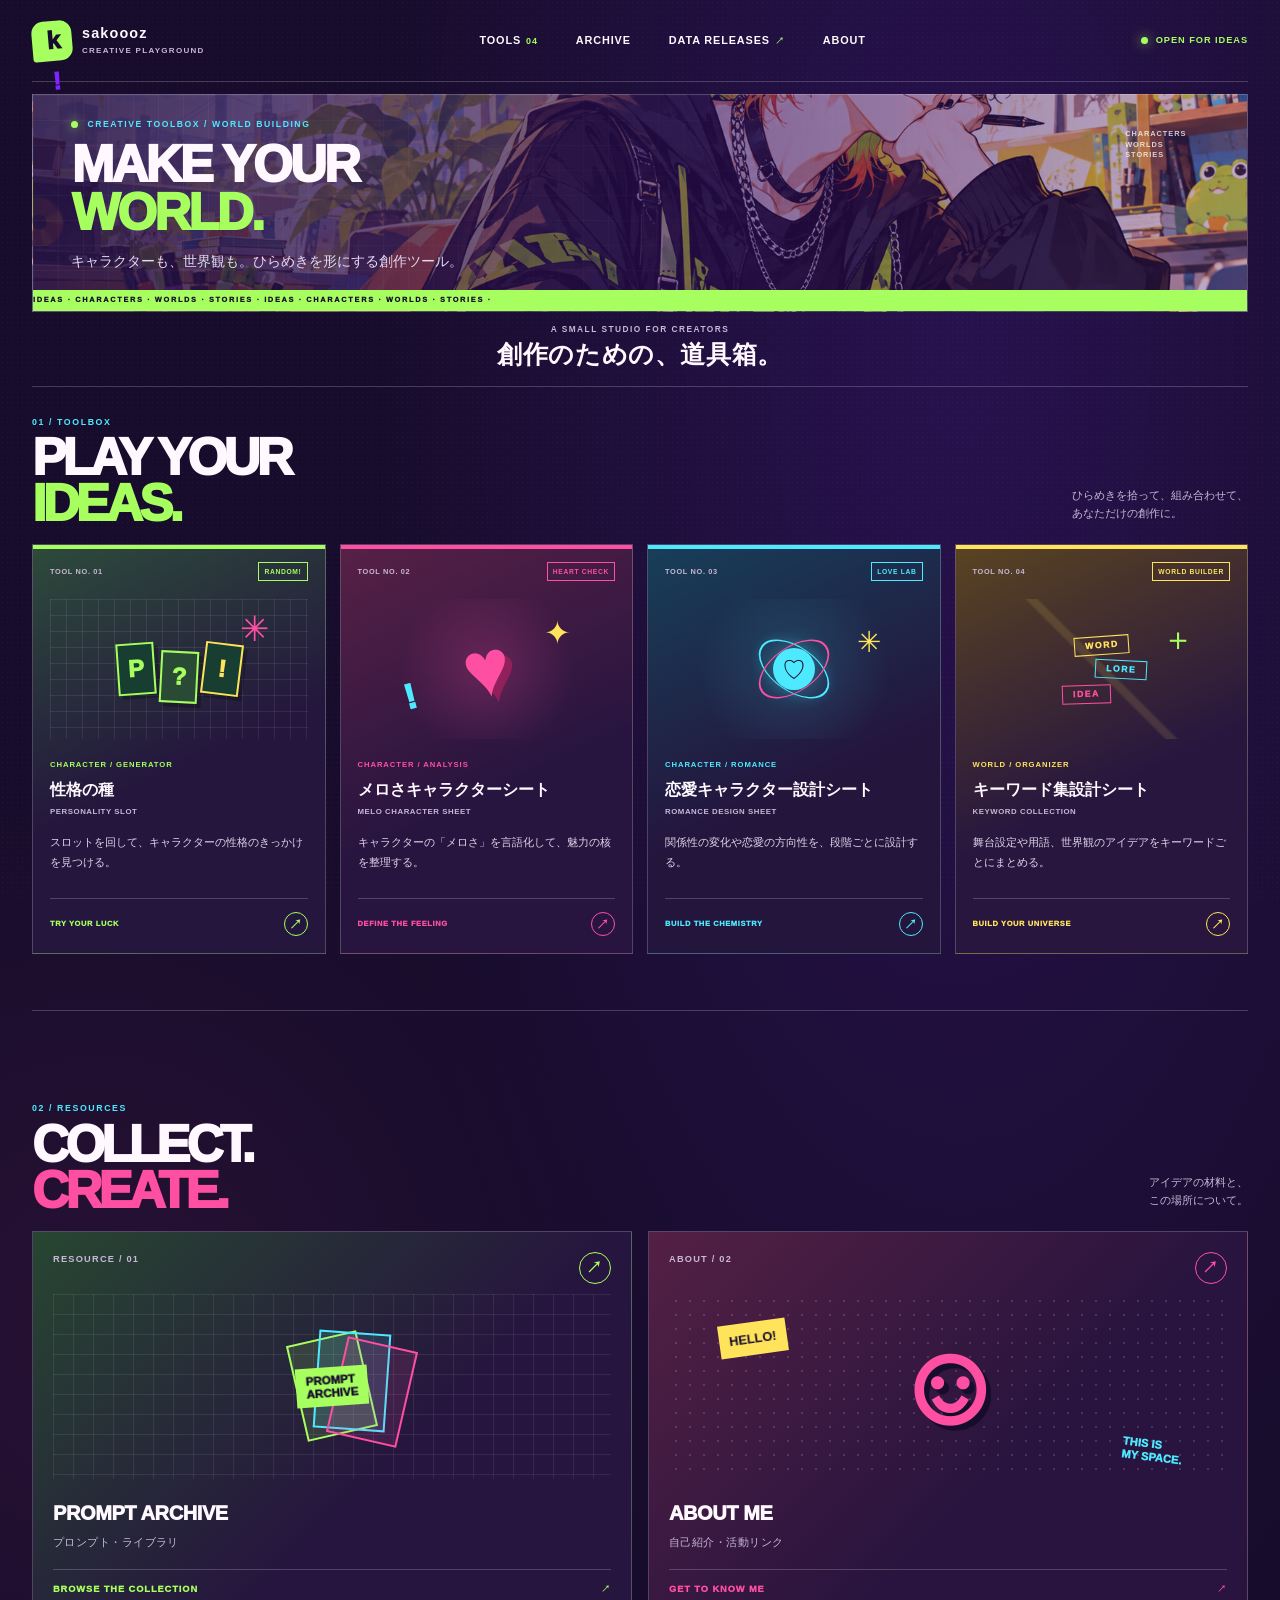
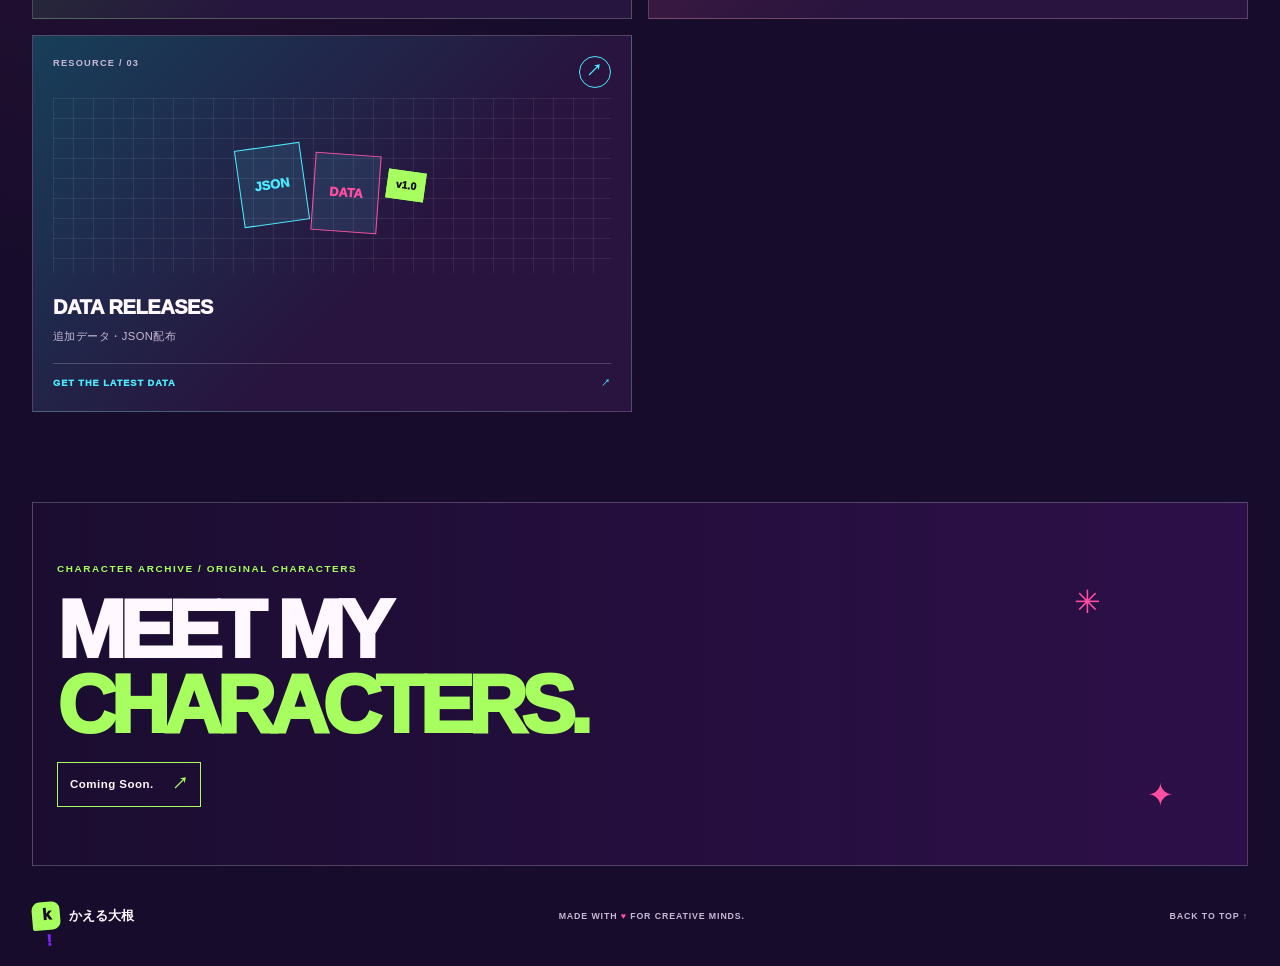
==== index.html @ 6804993a "Add files via upload" ====
<!doctype html>
<html lang="ja">
<head>
  <meta charset="utf-8">
  <meta name="viewport" content="width=device-width, initial-scale=1">
  <meta name="theme-color" content="#170c2b">
  <meta name="description" content="創作をもっと楽しくするツールとプロンプトライブラリ。かえる大根のクリエイティブポータル。">
  <title>sakoooz | CREATIVE PLAYGROUND</title>
  <link rel="stylesheet" href="style.css">

<!-- OGP -->
<meta property="og:title" content="sakoooz | CREATIVE PLAYGROUND">
<meta property="og:description" content="創作のための、道具箱。キャラクター設計や世界観づくりに使える創作ツールとプロンプトライブラリを公開しています。">
<meta property="og:type" content="website">
<meta property="og:url" content="https://sakoooz.github.io/">
<meta property="og:site_name" content="sakoooz | CREATIVE PLAYGROUND">
<meta property="og:locale" content="ja_JP">
<meta property="og:image" content="https://sakoooz.github.io/assets/ogp.png">
<meta property="og:image:alt" content="sakoooz | CREATIVE PLAYGROUND のサイト紹介画像">

<!-- X Card -->
<meta name="twitter:card" content="summary_large_image">
<meta name="twitter:title" content="sakoooz | CREATIVE PLAYGROUND">
<meta name="twitter:description" content="創作のための、道具箱。キャラクター設計や世界観づくりに使える創作ツールとプロンプトライブラリを公開しています。">
<meta name="twitter:image" content="https://sakoooz.github.io/assets/ogp.png">
<meta name="twitter:image:alt" content="sakoooz | CREATIVE PLAYGROUND のサイト紹介画像">
</head>
<body>
  <a class="skip-link" href="#main">メインコンテンツへ</a>
  <div class="page-noise" aria-hidden="true"></div>

  <header class="site-header">
    <a class="brand" href="./" aria-label="sakoooz トップページ">
      <span class="brand-icon" aria-hidden="true">k<span>!</span></span>
      <span class="brand-name">sakoooz<small>CREATIVE PLAYGROUND</small></span>
    </a>
    <nav class="top-nav" aria-label="メインナビゲーション">
      <a href="#tools">TOOLS<span>04</span></a>
      <a href="#library">ARCHIVE</a>
      <a href="./releases.html">DATA RELEASES<span>↗</span></a>
      <a href="#about">ABOUT</a>
    </nav>
    <span class="header-status"><i></i> OPEN FOR IDEAS</span>
  </header>

  <main id="main">
    <!-- サイト全体のタイトル。リンクにはせず、背景イラストはCSSの .character-banner で設定します。 -->
    <section class="character-banner" aria-labelledby="character-title">
      <div class="banner-grid" aria-hidden="true"></div>
      <div class="banner-sun" aria-hidden="true"></div>
      <div class="banner-content">
        <p class="micro-label"><span class="live-dot"></span> CREATIVE TOOLBOX / WORLD BUILDING</p>
        <h1 id="character-title">MAKE YOUR<br><span>WORLD.</span></h1>
        <p class="banner-copy">キャラクターも、世界観も。ひらめきを形にする創作ツール。</p>
      </div>
      <div class="character-visual" aria-hidden="true">
        <span class="visual-label label-one">CHARACTERS<br>WORLDS<br>STORIES</span>
        <span class="visual-ring"></span>
      </div>
      <div class="banner-edge" aria-hidden="true">IDEAS · CHARACTERS · WORLDS · STORIES · IDEAS · CHARACTERS · WORLDS · STORIES ·</div>
    </section>

    <section class="brand-statement" aria-label="サイトコンセプト">
      <p class="brand-statement-en">A SMALL STUDIO FOR CREATORS</p>
      <h2>創作のための、道具箱。</h2>
    </section>

    <section class="content-section" id="tools">
      <div class="section-heading">
        <div class="heading-title">
          <span class="section-number">01 / TOOLBOX</span>
          <h2>PLAY YOUR<br><span>IDEAS.</span></h2>
        </div>
        <p>ひらめきを拾って、組み合わせて、<br>あなただけの創作に。</p>
      </div>

      <div class="tool-grid">
        <!-- 公開URLが決まったら href="#" を実際のURLに差し替えてください。 -->
        <a class="tool-card card-personality is-pending" href="https://sakoooz.github.io/Mero/personality_slot/" aria-label="性格の種｜PERSONALITY SLOT">
          <div class="card-meta"><span>TOOL NO. 01</span><span class="card-stamp">RANDOM!</span></div>
          <div class="card-art art-slot" aria-hidden="true"><span class="slot-window">P</span><span class="slot-window">?</span><span class="slot-window">!</span><span class="art-spark">✳</span></div>
          <div class="card-copy"><p class="card-category">CHARACTER / GENERATOR</p><h3>性格の種</h3><p class="card-english">PERSONALITY SLOT</p><p class="card-description">スロットを回して、キャラクターの性格のきっかけを見つける。</p></div>
          <div class="card-footer"><span>TRY YOUR LUCK</span><span class="round-arrow">↗</span></div>
        </a>

        <a class="tool-card card-melos is-pending" href="https://sakoooz.github.io/Mero/mero_charasheet.html" aria-label="メロさキャラクターシート">
          <div class="card-meta"><span>TOOL NO. 02</span><span class="card-stamp">HEART CHECK</span></div>
          <div class="card-art art-melos" aria-hidden="true"><span class="heart-shape">♥</span><span class="heart-star">✦</span><span class="heart-small">!</span></div>
          <div class="card-copy"><p class="card-category">CHARACTER / ANALYSIS</p><h3>メロさキャラクターシート</h3><p class="card-english">MELO CHARACTER SHEET</p><p class="card-description">キャラクターの「メロさ」を言語化して、魅力の核を整理する。</p></div>
          <div class="card-footer"><span>DEFINE THE FEELING</span><span class="round-arrow">↗</span></div>
        </a>

        <a class="tool-card card-romance is-pending" href="https://sakoooz.github.io/app/character_design/" aria-label="恋愛キャラクター設計シート">
          <div class="card-meta"><span>TOOL NO. 03</span><span class="card-stamp">LOVE LAB</span></div>
          <div class="card-art art-romance" aria-hidden="true"><span class="orbit orbit-a"></span><span class="orbit orbit-b"></span><span class="orbit-core">♡</span><span class="orbit-star">✳</span></div>
          <div class="card-copy"><p class="card-category">CHARACTER / ROMANCE</p><h3>恋愛キャラクター設計シート</h3><p class="card-english">ROMANCE DESIGN SHEET</p><p class="card-description">関係性の変化や恋愛の方向性を、段階ごとに設計する。</p></div>
          <div class="card-footer"><span>BUILD THE CHEMISTRY</span><span class="round-arrow">↗</span></div>
        </a>

        <a class="tool-card card-keywords is-pending" href="https://sakoooz.github.io/app/keyword_design/" aria-label="キーワード集設計シート">
          <div class="card-meta"><span>TOOL NO. 04</span><span class="card-stamp">WORLD BUILDER</span></div>
          <div class="card-art art-keywords" aria-hidden="true"><span class="key-word">WORD</span><span class="key-word">LORE</span><span class="key-word">IDEA</span><span class="key-plus">＋</span></div>
          <div class="card-copy"><p class="card-category">WORLD / ORGANIZER</p><h3>キーワード集設計シート</h3><p class="card-english">KEYWORD COLLECTION</p><p class="card-description">舞台設定や用語、世界観のアイデアをキーワードごとにまとめる。</p></div>
          <div class="card-footer"><span>BUILD YOUR UNIVERSE</span><span class="round-arrow">↗</span></div>
        </a>
      </div>
    </section>

    <section class="resource-section">
      <div class="section-heading resource-heading">
        <div class="heading-title"><span class="section-number">02 / RESOURCES</span><h2>COLLECT.<br><span>CREATE.</span></h2></div>
        <p>アイデアの材料と、<br>この場所について。</p>
      </div>
      <div class="resource-grid">
        <a class="resource-card library-card" id="library" href="https://sakoooz.github.io/prompt-archive/">
          <span class="resource-top"><span>RESOURCE / 01</span><span class="resource-icon">↗</span></span>
          <span class="resource-graphic library-graphic" aria-hidden="true"><i></i><i></i><i></i><b>PROMPT<br>ARCHIVE</b></span>
          <span class="resource-title">PROMPT ARCHIVE<span>プロンプト・ライブラリ</span></span>
          <span class="resource-bottom">BROWSE THE COLLECTION <span>↗</span></span>
        </a>
        <a class="resource-card about-card" id="about" href="https://sakoooz.github.io/introduction.html">
          <span class="resource-top"><span>ABOUT / 02</span><span class="resource-icon">↗</span></span>
          <span class="resource-graphic about-graphic" aria-hidden="true"><b>HELLO!</b><i>☺</i><span>THIS IS<br>MY SPACE.</span></span>
          <span class="resource-title">ABOUT ME<span>自己紹介・活動リンク</span></span>
          <span class="resource-bottom">GET TO KNOW ME <span>↗</span></span>
        </a>
        <a class="resource-card releases-card" href="./releases.html">
          <span class="resource-top"><span>RESOURCE / 03</span><span class="resource-icon">↗</span></span>
          <span class="resource-graphic releases-graphic" aria-hidden="true">
            <b>JSON</b><i>DATA</i><span>v1.0</span>
          </span>
          <span class="resource-title">DATA RELEASES<span>追加データ・JSON配布</span></span>
          <span class="resource-bottom">GET THE LATEST DATA <span>↗</span></span>
        </a>
      </div>
    </section>

    <!-- キャラクター紹介ページ公開後、href と背景画像を実際のものに差し替えてください。 -->
    <a class="closing-banner character-link-banner" href="#" aria-label="オリジナルキャラクター紹介を見る">
      <span class="closing-star star-a" aria-hidden="true">✳</span>
      <span class="closing-label">CHARACTER ARCHIVE / ORIGINAL CHARACTERS</span>
      <p>MEET MY<br><span>CHARACTERS.</span></p>
      <span class="character-link-caption">Coming Soon.<span aria-hidden="true">↗</span></span>
      <span class="closing-star star-b" aria-hidden="true">✦</span>
    </a>
  </main>

  <footer class="site-footer">
    <a class="footer-brand" href="./"><span class="brand-icon">k<span>!</span></span> かえる大根</a>
    <p>MADE WITH <span>♥</span> FOR CREATIVE MINDS.</p>
    <a href="#main" class="back-to-top">BACK TO TOP ↑</a>
  </footer>
</body>
</html>
---- style.css ----
@charset "UTF-8";

:root {
  color-scheme: dark;
  --bg: #170c2b;
  --bg2: #21103b;
  --panel: #25153d;
  --panel2: #2d1a49;
  --text: #fff9ff;
  --muted: #c7b8d6;
  --line: rgba(255, 249, 255, .2);
  --lime: #a6ff5f;
  --pink: #ff4fa2;
  --cyan: #4deaff;
  --yellow: #ffe45b;
  --purple: #a78bfa;
  --font: "Arial Rounded MT Bold", "Avenir Next", "Hiragino Kaku Gothic ProN", "Yu Gothic", sans-serif;
}

* { box-sizing: border-box; }
html { scroll-behavior: smooth; scroll-padding-top: 90px; }
body {
  margin: 0;
  color: var(--text);
  background:
    radial-gradient(ellipse at 75% 13%, rgba(124, 45, 255, .17), transparent 38rem),
    radial-gradient(ellipse at 8% 52%, rgba(255, 79, 162, .07), transparent 32rem),
    var(--bg);
  font-family: var(--font);
  line-height: 1.65;
  -webkit-font-smoothing: antialiased;
  overflow-x: hidden;
}
a { color: inherit; }
a:focus-visible { outline: 3px solid var(--cyan); outline-offset: 4px; }
.page-noise {
  position: fixed; inset: 0; z-index: -1; pointer-events: none; opacity: .12;
  background-image: radial-gradient(rgba(255,255,255,.35) .55px, transparent .55px);
  background-size: 5px 5px;
}
.skip-link { position: absolute; top: -100px; left: 12px; z-index: 50; padding: 8px 12px; color: var(--bg); background: white; }
.skip-link:focus { top: 12px; }

.site-header {
  width: min(1280px, calc(100% - 64px)); min-height: 82px; margin: auto;
  display: flex; align-items: center; justify-content: space-between; gap: 22px;
  border-bottom: 1px solid var(--line);
}
.brand { display: flex; align-items: center; gap: 10px; text-decoration: none; flex-shrink: 0; }
.brand-icon {
  display: grid; place-items: center; width: 40px; height: 40px;
  border-radius: 12px 12px 12px 3px; color: var(--bg); background: var(--lime);
  font-size: 1.55rem; font-weight: 1000; letter-spacing: -.12em; transform: rotate(-5deg);
}
.brand-icon span { color: #7c25ff; }
.brand-name { font-size: .9rem; font-weight: 900; letter-spacing: .08em; line-height: 1.2; }
.brand-name small { display: block; margin-top: 4px; color: var(--muted); font-size: .5rem; letter-spacing: .16em; }
.top-nav { display: flex; align-items: center; gap: clamp(15px, 3vw, 38px); }
.top-nav a { text-decoration: none; font-size: .68rem; font-weight: 900; letter-spacing: .08em; }
.top-nav a span { margin-left: 5px; color: var(--lime); font-size: .56rem; }
.top-nav a:hover { color: var(--lime); }
.header-status { display: flex; align-items: center; gap: 8px; color: var(--lime); font-size: .58rem; font-weight: 900; letter-spacing: .1em; white-space: nowrap; }
.header-status i, .live-dot { width: 7px; height: 7px; display: inline-block; border-radius: 50%; background: var(--lime); box-shadow: 0 0 12px rgba(166,255,95,.8); }

main { width: min(1280px, calc(100% - 64px)); margin: 0 auto; }
.character-banner {
  min-height: clamp(330px, 43vw, 510px); position: relative; isolation: isolate; overflow: hidden;
  margin-top: 22px; padding: clamp(28px, 5vw, 66px);
  border: 1px solid rgba(255,255,255,.2);
  background: linear-gradient(115deg, #251044 0%, #36106a 50%, #4b1976 100%);
}
.banner-grid {
  position: absolute; inset: 0; z-index: -2; opacity: .28;
  background-image: linear-gradient(rgba(255,255,255,.13) 1px, transparent 1px), linear-gradient(90deg, rgba(255,255,255,.13) 1px, transparent 1px);
  background-size: 36px 36px; mask-image: linear-gradient(90deg, black, transparent 90%);
}
.banner-sun {
  position: absolute; z-index: -1; right: 15%; top: 50%; width: clamp(220px, 35vw, 420px); aspect-ratio: 1;
  border-radius: 50%; transform: translateY(-50%);
  background: linear-gradient(140deg, var(--pink), #782aff 70%);
  box-shadow: 0 0 75px rgba(255,79,162,.23);
}
.banner-content { position: relative; z-index: 3; max-width: 660px; }
.micro-label { display: flex; align-items: center; gap: 9px; margin: 0 0 22px; color: var(--cyan); font-size: .64rem; font-weight: 900; letter-spacing: .18em; }
.character-banner h1 { margin: 0; font-size: clamp(2.9rem, 8vw, 7.2rem); font-weight: 1000; letter-spacing: -.075em; line-height: .86; }
.character-banner h1 span { color: var(--lime); }
.character-banner h1 b { display: inline-block; margin-left: 12px; color: var(--pink); font-size: .45em; vertical-align: top; transform: rotate(12deg); }
.banner-bottom { display: flex; align-items: end; justify-content: space-between; gap: 25px; max-width: 480px; margin-top: 30px; }
.banner-bottom p { margin: 0; color: #e5d9f2; font-size: .84rem; }
.coming-soon { padding: 9px 14px; border: 1px solid var(--lime); color: var(--lime); font-size: .65rem; font-weight: 1000; letter-spacing: .12em; line-height: 1.25; transform: rotate(-4deg); }
.coming-soon span { margin-left: 6px; }
.character-visual { position: absolute; inset: 0; pointer-events: none; }
.visual-ring { position: absolute; right: 12%; top: 50%; width: clamp(230px, 33vw, 405px); aspect-ratio: 1; border: 1px solid rgba(255,255,255,.35); border-radius: 50%; transform: translateY(-50%); }
.visual-ring::before, .visual-ring::after { content: ""; position: absolute; inset: 14%; border: 1px dashed rgba(255,255,255,.28); border-radius: 50%; }
.visual-ring::after { inset: 28%; border-style: solid; }
.visual-label { position: absolute; color: rgba(255,255,255,.76); font-size: .54rem; font-weight: 900; letter-spacing: .13em; line-height: 1.4; }
.label-one { right: 7%; top: 20%; }
.label-two { right: 11%; bottom: 17%; padding: 5px 8px; color: var(--bg); background: var(--yellow); transform: rotate(8deg); }
.visual-cross { position: absolute; right: 26%; top: 18%; color: var(--cyan); font-size: 2rem; font-weight: 300; }
.banner-edge { position: absolute; left: 0; right: 0; bottom: 0; padding: 7px 0; overflow: hidden; white-space: nowrap; color: var(--bg); background: var(--lime); font-size: .57rem; font-weight: 1000; letter-spacing: .23em; }

.intro { position: relative; padding: clamp(65px, 9vw, 110px) 0 clamp(60px, 8vw, 92px); border-bottom: 1px solid var(--line); }
.intro-top { display: flex; justify-content: space-between; max-width: 720px; color: var(--cyan); font-size: .62rem; font-weight: 900; letter-spacing: .15em; }
.intro-top b { color: var(--pink); font-size: 1rem; }
.intro h2 { margin: 22px 0 18px; font-size: clamp(3.4rem, 9.5vw, 8rem); font-weight: 1000; letter-spacing: -.09em; line-height: .83; }
.intro h2 span { color: var(--pink); }
.intro h2 em { color: var(--lime); font-style: normal; }
.intro-bottom { display: flex; align-items: end; justify-content: space-between; gap: 25px; max-width: 760px; }
.intro-bottom p { margin: 12px 0 0; color: var(--muted); font-size: .85rem; }
.jump-link { display: inline-flex; align-items: center; gap: 22px; padding: 10px 14px; border: 1px solid var(--cyan); color: var(--cyan); text-decoration: none; font-size: .65rem; font-weight: 900; letter-spacing: .1em; white-space: nowrap; }
.jump-link span { font-size: 1rem; }
.jump-link:hover { color: var(--bg); background: var(--cyan); }
.intro-sticker { position: absolute; right: 3%; top: 28%; display: grid; place-content: center; width: 100px; height: 100px; border-radius: 50%; color: var(--bg); background: var(--yellow); font-size: .75rem; font-weight: 1000; line-height: 1.15; text-align: center; transform: rotate(12deg); box-shadow: 5px 5px 0 var(--pink); }

.content-section, .resource-section { padding: clamp(60px, 8vw, 90px) 0; }
.section-heading { display: flex; justify-content: space-between; align-items: end; gap: 24px; margin-bottom: 30px; }
.section-number { display: block; margin-bottom: 12px; color: var(--cyan); font-size: .63rem; font-weight: 900; letter-spacing: .18em; }
.heading-title h2 { margin: 0; font-size: clamp(2.8rem, 6.5vw, 5.6rem); font-weight: 1000; letter-spacing: -.075em; line-height: .85; }
.heading-title h2 span { color: var(--lime); }
.section-heading > p { margin: 0 0 4px; color: var(--muted); font-size: .8rem; }

.tool-grid { display: grid; grid-template-columns: repeat(4, minmax(0, 1fr)); gap: 14px; }
.tool-card {
  --card-color: var(--lime);
  position: relative; display: flex; min-width: 0; flex-direction: column; overflow: hidden;
  min-height: 450px; padding: 17px;
  border: 1px solid rgba(255,255,255,.2); background: var(--panel);
  text-decoration: none; transition: transform .22ƒs ease, border-color .22s ease, box-shadow .22s ease;
}
.tool-card::after { content: ""; position: absolute; left: 0; right: 0; top: 0; height: 4px; background: var(--card-color); }
.tool-card:hover { transform: translateY(-6px) rotate(-.5deg); border-color: var(--card-color); box-shadow: 0 12px 40px rgba(0,0,0,.2); }
.card-personality { --card-color: var(--lime); background: linear-gradient(155deg, #2d4b3b 0%, #24163d 54%); }
.card-melos { --card-color: var(--pink); background: linear-gradient(155deg, #582047 0%, #28153f 58%); }
.card-romance { --card-color: var(--cyan); background: linear-gradient(155deg, #173f59 0%, #24153d 58%); }
.card-keywords { --card-color: var(--yellow); background: linear-gradient(155deg, #5a4421 0%, #28163f 58%); }
.card-meta { display: flex; align-items: center; justify-content: space-between; gap: 5px; color: var(--muted); font-size: .52rem; font-weight: 900; letter-spacing: .09em; }
.card-stamp { padding: 4px 6px; border: 1px solid var(--card-color); color: var(--card-color); font-size: .48rem; }
.card-art { position: relative; display: flex; align-items: center; justify-content: center; height: 140px; margin: 18px 0 20px; overflow: hidden; }
.art-slot { gap: 5px; background-image: linear-gradient(rgba(255,255,255,.08) 1px, transparent 1px), linear-gradient(90deg, rgba(255,255,255,.08) 1px, transparent 1px); background-size: 16px 16px; }
.slot-window { display: grid; place-items: center; width: 54px; height: 76px; border: 2px solid var(--lime); color: var(--lime); background: #173e30; font-size: 2rem; font-weight: 1000; transform: rotate(-4deg); box-shadow: 4px 4px 0 rgba(0,0,0,.25); }
.slot-window:nth-child(2) { transform: translateY(8px) rotate(3deg); background: #294b36; }
.slot-window:nth-child(3) { transform: rotate(7deg); color: var(--yellow); border-color: var(--yellow); }
.art-spark { position: absolute; top: 1px; right: 15%; color: var(--pink); font-size: 2.2rem; }
.art-melos { background: radial-gradient(circle, rgba(255,79,162,.22), transparent 60%); }
.heart-shape { color: var(--pink); font-size: 7rem; line-height: 1; text-shadow: 6px 7px 0 #92205d; transform: rotate(-10deg); }
.heart-star { position: absolute; top: 8px; right: 17%; color: var(--yellow); font-size: 2rem; }
.heart-small { position: absolute; left: 18%; bottom: 13px; color: var(--cyan); font-size: 2.2rem; font-weight: 1000; transform: rotate(-15deg); }
.art-romance { background: radial-gradient(circle, rgba(77,234,255,.14), transparent 65%); }
.orbit { position: absolute; width: 104px; height: 104px; border: 2px solid var(--cyan); border-radius: 50%; transform: rotate(35deg) scaleY(.56); }
.orbit-a { box-shadow: 0 0 15px rgba(77,234,255,.15); }
.orbit-b { width: 104px; height: 104px; border-color: var(--pink); transform: rotate(-35deg) scaleY(.56); }
.orbit-core { display: grid; place-items: center; width: 55px; height: 55px; border-radius: 50%; color: var(--bg); background: var(--cyan); font-size: 2rem; box-shadow: 0 0 25px rgba(77,234,255,.35); }
.orbit-star { position: absolute; right: 16%; top: 14%; color: var(--yellow); font-size: 1.8rem; }
.art-keywords { flex-direction: column; gap: 6px; background-image: linear-gradient(45deg, transparent 48%, rgba(255,228,91,.12) 49%, rgba(255,228,91,.12) 51%, transparent 52%); }
.key-word { padding: 1px 10px; border: 1px solid var(--yellow); color: var(--yellow); font-size: .68rem; font-weight: 1000; letter-spacing: .16em; transform: rotate(-4deg); }
.key-word:nth-child(2) { color: var(--cyan); border-color: var(--cyan); transform: translateX(20px) rotate(3deg); }
.key-word:nth-child(3) { color: var(--pink); border-color: var(--pink); transform: translateX(-15px) rotate(-2deg); }
.key-plus { position: absolute; right: 14%; top: 10%; color: var(--lime); font-size: 2rem; }
.card-copy { flex: 1; }
.card-category { margin: 0 0 8px; color: var(--card-color); font-size: .55rem; font-weight: 900; letter-spacing: .12em; }
.card-copy h3 { margin: 0; font-size: 1.02rem; font-weight: 900; line-height: 1.5; }
.card-english { margin: 4px 0 0; color: var(--muted); font-size: .57rem; font-weight: 800; letter-spacing: .07em; }
.card-description { margin: 13px 0 18px; color: #e0d4e9; font-size: .72rem; line-height: 1.9; }
.card-footer { display: flex; justify-content: space-between; align-items: center; gap: 8px; margin-top: auto; padding-top: 13px; border-top: 1px solid var(--line); color: var(--card-color); font-size: .55rem; font-weight: 1000; letter-spacing: .08em; }
.round-arrow { display: grid; place-items: center; flex-shrink: 0; width: 29px; height: 29px; border: 1px solid var(--card-color); border-radius: 50%; font-size: .9rem; }
.link-note { margin: 18px 0 0; color: var(--muted); font-size: .66rem; }
.link-note span { color: var(--lime); margin-right: 5px; }

.resource-section { border-top: 1px solid var(--line); }
.resource-heading { margin-bottom: 28px; }
.resource-heading .heading-title h2 span { color: var(--pink); }
.resource-grid { display: grid; grid-template-columns: 1fr 1fr; gap: 16px; }
.resource-card { --resource-color: var(--pink); display: flex; min-height: 355px; flex-direction: column; padding: 20px; border: 1px solid var(--line); background: #27143f; text-decoration: none; transition: transform .2s ease, border-color .2s ease; }
.resource-card:hover { transform: translateY(-5px); border-color: var(--resource-color); }
.library-card { --resource-color: var(--lime); background: linear-gradient(135deg, #274631, #26153e 60%); }
.about-card { --resource-color: var(--pink); background: linear-gradient(135deg, #542044, #28143e 60%); }
.resource-top { display: flex; justify-content: space-between; color: var(--muted); font-size: .58rem; font-weight: 900; letter-spacing: .13em; }
.resource-icon { display: grid; place-items: center; width: 32px; height: 32px; border: 1px solid var(--resource-color); border-radius: 50%; color: var(--resource-color); font-size: 1rem; }
.resource-graphic { position: relative; display: flex; flex: 1; min-height: 175px; align-items: center; justify-content: center; overflow: hidden; margin: 10px 0 18px; }
.library-graphic { background-image: linear-gradient(rgba(255,255,255,.08) 1px, transparent 1px), linear-gradient(90deg, rgba(255,255,255,.08) 1px, transparent 1px); background-size: 20px 20px; }
.library-graphic i { width: 72px; height: 98px; border: 2px solid var(--lime); background: rgba(166,255,95,.13); transform: rotate(-13deg); }
.library-graphic i:nth-child(2) { position: absolute; transform: translate(20px, -5px) rotate(4deg); border-color: var(--cyan); background: rgba(77,234,255,.12); }
.library-graphic i:nth-child(3) { position: absolute; transform: translate(40px, 6px) rotate(13deg); border-color: var(--pink); background: rgba(255,79,162,.12); }
.library-graphic b { position: absolute; padding: 7px 10px; color: var(--bg); background: var(--lime); font-size: .72rem; font-weight: 1000; line-height: 1.1; transform: rotate(-4deg); }
.about-graphic { background-image: radial-gradient(rgba(255,255,255,.14) 1px, transparent 1px); background-size: 14px 14px; }
.about-graphic b { position: absolute; left: 9%; top: 15%; padding: 6px 10px; color: var(--bg); background: var(--yellow); font-size: .8rem; transform: rotate(-8deg); }
.about-graphic i { color: var(--pink); font-size: 7rem; font-style: normal; font-weight: 1000; text-shadow: 5px 5px 0 var(--bg); }
.about-graphic span { position: absolute; right: 8%; bottom: 8%; color: var(--cyan); font-size: .7rem; font-weight: 1000; line-height: 1.15; transform: rotate(7deg); }
.resource-title { font-size: 1.25rem; font-weight: 1000; letter-spacing: -.02em; }
.resource-title span { display: block; margin-top: 3px; color: var(--muted); font-size: .7rem; font-weight: 500; letter-spacing: .04em; }
.resource-bottom { display: flex; justify-content: space-between; margin-top: 18px; padding-top: 12px; border-top: 1px solid var(--line); color: var(--resource-color); font-size: .58rem; font-weight: 1000; letter-spacing: .1em; }

.closing-banner { position: relative; overflow: hidden; padding: clamp(35px, 7vw, 70px) 20px; text-align: center; color: var(--bg); background: var(--lime); }
.closing-label { font-size: .62rem; font-weight: 1000; letter-spacing: .18em; }
.closing-banner p { margin: 12px 0 0; font-size: clamp(3.5rem, 10vw, 8rem); font-weight: 1000; letter-spacing: -.09em; line-height: .85; }
.closing-banner p span { color: #6926c9; }
.closing-star { position: absolute; color: var(--pink); font-size: 2rem; }
.star-a { left: 12%; top: 25%; }
.star-b { right: 13%; bottom: 18%; color: #6926c9; }
.closing-squiggle { display: block; margin-top: 22px; color: rgba(23,12,43,.45); font-size: 1.1rem; letter-spacing: .35em; }

.site-footer { width: min(1280px, calc(100% - 64px)); min-height: 100px; margin: auto; display: flex; align-items: center; justify-content: space-between; gap: 18px; }
.footer-brand { display: flex; align-items: center; gap: 9px; font-size: .8rem; font-weight: 900; text-decoration: none; }
.footer-brand .brand-icon { width: 28px; height: 28px; border-radius: 8px 8px 8px 2px; font-size: 1rem; }
.site-footer p, .back-to-top { color: var(--muted); font-size: .55rem; font-weight: 800; letter-spacing: .1em; }
.site-footer p span { color: var(--pink); }
.back-to-top { text-decoration: none; white-space: nowrap; }
.back-to-top:hover { color: var(--lime); }

@media (max-width: 1000px) {
  .tool-grid { grid-template-columns: repeat(2, minmax(0, 1fr)); }
  .tool-card { min-height: 410px; }
  .header-status { display: none; }
  .intro-sticker { right: 2%; width: 80px; height: 80px; font-size: .65rem; }
}
@media (max-width: 620px) {
  html { scroll-padding-top: 70px; }
  .site-header, main, .site-footer { width: calc(100% - 30px); }
  .site-header { min-height: 70px; gap: 12px; }
  .brand { gap: 7px; }
  .brand-icon { width: 34px; height: 34px; font-size: 1.3rem; }
  .brand-name { font-size: .76rem; }
  .brand-name small { font-size: .43rem; letter-spacing: .1em; }
  .top-nav { gap: 11px; }
  .top-nav a { font-size: .54rem; letter-spacing: .03em; }
  .top-nav a span { display: none; }
  .character-banner { min-height: 355px; margin-top: 14px; padding: 28px 20px 44px; }
  .banner-grid { background-size: 25px 25px; }
  .banner-sun { width: 235px; right: -80px; top: 54%; opacity: .8; }
  .character-banner h1 { font-size: clamp(3.1rem, 14vw, 5rem); }
  .micro-label { font-size: .53rem; letter-spacing: .12em; }
  .banner-bottom { align-items: start; flex-direction: column; gap: 15px; margin-top: 24px; }
  .banner-bottom p { font-size: .76rem; }
  .coming-soon { position: absolute; right: 4px; bottom: 4px; font-size: .55rem; }
  .visual-ring { width: 240px; right: -100px; top: 54%; }
  .label-one { right: 5%; top: 20%; font-size: .46rem; }
  .label-two { right: 7%; bottom: 19%; font-size: .48rem; }
  .visual-cross { right: 29%; top: 16%; }
  .banner-edge { font-size: .49rem; }
  .intro { padding: 60px 0 55px; }
  .intro-top { font-size: .48rem; letter-spacing: .08em; }
  .intro h2 { margin: 22px 0 16px; font-size: clamp(3rem, 13.2vw, 5rem); }
  .intro-bottom { align-items: start; flex-direction: column; gap: 20px; }
  .intro-bottom p { font-size: .78rem; }
  .intro-sticker { right: 0; top: 7%; width: 58px; height: 58px; font-size: .48rem; box-shadow: 3px 3px 0 var(--pink); }
  .content-section, .resource-section { padding-top: 30px; }
  .section-heading { align-items: start; flex-direction: column; gap: 15px; margin-bottom: 22px; }
  .heading-title h2 { font-size: clamp(3rem, 13vw, 4.5rem); }
  .section-heading > p { font-size: .75rem; }
  .tool-grid { grid-template-columns: 1fr; gap: 12px; }
  .tool-card { min-height: 0; padding: 17px; }
  .card-art { height: 125px; margin: 13px 0 15px; }
  .card-copy h3 { font-size: 1rem; }
  .card-description { margin: 10px 0 16px; }
  .resource-grid { grid-template-columns: 1fr; gap: 12px; }
  .resource-card { min-height: 320px; padding: 17px; }
  .resource-graphic { min-height: 155px; }
  .closing-banner { padding: 43px 12px; }
  .closing-banner p { font-size: clamp(3.5rem, 16vw, 6rem); }
  .closing-label { font-size: .5rem; letter-spacing: .12em; }
  .star-a { left: 5%; }
  .star-b { right: 5%; }
  .site-footer { min-height: 120px; flex-wrap: wrap; justify-content: space-between; gap: 4px 10px; padding: 20px 0; }
  .footer-brand { font-size: .72rem; }
  .footer-brand .brand-icon { width: 25px; height: 25px; font-size: .9rem; }
  .site-footer p { order: 3; width: 100%; margin: 0; font-size: .48rem; }
  .back-to-top { font-size: .48rem; }
}
@media (prefers-reduced-motion: reduce) {
  html { scroll-behavior: auto; }
  *, *::before, *::after { transition-duration: .01ms !important; }
}


/* Compact first-screen layout: tools are the main attraction */
.character-banner {
  min-height: clamp(180px, 17vw, 250px);
  margin-top: 12px;
  padding: 22px clamp(20px, 3vw, 40px);
}
.banner-grid { background-size: 25px 25px; }
.banner-sun { width: 180px; right: 20%; opacity: .45; }
.banner-content { max-width: 55%; }
.micro-label { margin-bottom: 10px; font-size: .54rem; }
.character-banner h1 { font-size: clamp(1.75rem, 4vw, 3.4rem); line-height: .94; letter-spacing: -.055em; }
.character-banner h1 b { display: none; }
.banner-copy { margin: 10px 0 0; color: #e5d9f2; font-size: .72rem; }
.visual-ring { width: clamp(115px, 16vw, 185px); right: 20%; }
.visual-ring::before { inset: 13%; }
.visual-ring::after { inset: 28%; }
.banner-placeholder {
  position: absolute; right: clamp(20px, 7vw, 100px); top: 50%;
  transform: translateY(-50%) rotate(-3deg);
  color: var(--text); font-size: clamp(1.15rem, 3vw, 2.4rem); font-weight: 1000;
  letter-spacing: -.04em; text-shadow: 3px 3px 0 rgba(23,12,43,.3);
}
.label-one { right: 5%; top: 16%; font-size: .46rem; }
.label-two, .visual-cross { display: none; }
.banner-edge { font-size: .46rem; padding: 4px 0; }

.content-section { padding: 28px 0 56px; }
.section-heading { margin-bottom: 17px; align-items: end; }
.section-number { margin-bottom: 6px; font-size: .55rem; }
.heading-title h2 { font-size: clamp(2rem, 4vw, 3.4rem); line-height: .9; }
.section-heading > p { font-size: .68rem; }
.tool-grid { gap: 10px; }
.tool-card { min-height: 320px; padding: 17px; }
.card-meta { font-size: .46rem; }
.card-stamp { font-size: .42rem; padding: 3px 5px; }
.card-art { height: 140px; margin: 18px 0 20px; }
.slot-window { width: 38px; height: 52px; font-size: 1.5rem; }
.heart-shape { font-size: 5rem; }
.orbit, .orbit-b { width: 80px; height: 80px; }
.orbit-core { width: 42px; height: 42px; font-size: 1.5rem; }
.key-word { font-size: .55rem; }
.card-category { font-size: .48rem; margin-bottom: 5px; }
.card-copy h3 { font-size: 1.02rem; }
.card-english { font-size: .49rem; }
.card-description { margin: 13px 0 18px; font-size: .66rem; line-height: 1.9; }
.card-footer { padding-top: 13px; font-size: .47rem; }
.round-arrow { width: 24px; height: 24px; font-size: .8rem; }
.link-note { margin-top: 12px; font-size: .58rem; }

@media (min-width: 1001px) {
  .tool-grid { grid-template-columns: repeat(4, minmax(0, 1fr)); gap: 14px; }
  .tool-card { min-height: 410px; padding: 17px; }
}
@media (max-width: 620px) {
  .character-banner { min-height: 190px; margin-top: 10px; padding: 20px 15px 28px; }
  .banner-content { max-width: 70%; }
  .character-banner h1 { font-size: clamp(1.8rem, 8vw, 2.7rem); }
  .micro-label { font-size: .46rem; }
  .banner-copy { max-width: 210px; font-size: .62rem; }
  .banner-sun { width: 150px; right: -25px; }
  .visual-ring { width: 115px; right: -24px; }
  .banner-placeholder { right: 12px; font-size: 1rem; }
  .label-one { display: none; }
  .content-section { padding: 30px 0 48px; }
  .section-heading { gap: 10px; }
  .heading-title h2 { font-size: clamp(2.2rem, 11vw, 3.3rem); }
  .tool-card { min-height: 0; padding: 15px; }
  .card-art { height: 100px; margin: 12px 0 14px; }
  .card-copy h3 { font-size: 1rem; }
  .card-description { font-size: .72rem; }
}


/* Brand statement: compact tagline between character banner and tool cards */
.brand-statement {
  margin: 0;
  padding: 12px 16px 14px;
  border-bottom: 1px solid var(--line);
  text-align: center;
}

.brand-statement-en {
  margin: 0 0 3px;
  color: var(--muted);
  font-size: .52rem;
  font-weight: 700;
  letter-spacing: .18em;
  line-height: 1.4;
}

.brand-statement h2 {
  margin: 0;
  color: var(--text);
  font-family: "M PLUS Rounded 1c", "Hiragino Maru Gothic ProN",
               "Hiragino Maru Gothic Pro", "Yu Gothic", sans-serif;
  font-size: clamp(1.1rem, 2.1vw, 1.55rem);
  font-weight: 700;
  letter-spacing: .025em;
  line-height: 1.35;
}

@media (max-width: 620px) {
  .brand-statement {
    padding: 10px 10px 12px;
  }

  .brand-statement-en {
    margin-bottom: 3px;
    font-size: .46rem;
    letter-spacing: .13em;
  }

  .brand-statement h2 {
    font-size: clamp(1rem, 4.8vw, 1.25rem);
    line-height: 1.4;
  }
}


/* Site title: a non-clickable hero introducing the creative-tool site.
   Optional background art: replace the URL below with your own image path. */
.character-banner {
  background-image:
    linear-gradient(90deg, rgba(37, 16, 68, .88) 0%, rgba(54, 16, 106, .58) 58%, rgba(75, 25, 118, .35) 100%),
    url("assets/bannerimg.jpg");
  background-size: cover;
  background-position: center;
}
.character-banner .banner-content { max-width: 65%; }
.character-banner .banner-copy {
  max-width: 36rem;
  margin: 12px 0 0;
  color: #e5d9f2;
  font-size: clamp(.72rem, 1.1vw, .9rem);
  line-height: 1.7;
}
.character-banner .banner-sun { opacity: .28; }
.character-banner .visual-ring { opacity: .6; }

/* Bottom banner becomes a clickable illustrated link to the character archive.
   Replace the background-image URL and href in index.html when the page is ready. */
.character-link-banner {
  display: block;
  position: relative;
  min-height: clamp(230px, 28vw, 380px);
  padding: clamp(28px, 5vw, 58px) 24px;
  overflow: hidden;
  color: var(--text);
  text-decoration: none;
  text-align: left;
  isolation: isolate;
  background-color: #31104e;
  background-image:
    linear-gradient(90deg, rgba(23, 12, 43, .86) 0%, rgba(23, 12, 43, .42) 58%, rgba(23, 12, 43, .18) 100%),
    url("images/character-archive-banner.jpg");
  background-size: cover;
  background-position: center;
  border: 1px solid rgba(255,255,255,.22);
  transition: border-color .2s ease, filter .2s ease;
}
.character-link-banner:hover {
  border-color: var(--lime);
  filter: brightness(1.08);
}
.character-link-banner:focus-visible {
  outline: 3px solid var(--cyan);
  outline-offset: 4px;
}
.character-link-banner .closing-label {
  display: block;
  color: var(--lime);
  font-size: .62rem;
  font-weight: 900;
  letter-spacing: .16em;
}
.character-link-banner p {
  position: relative;
  z-index: 1;
  width: fit-content;
  margin: 14px 0 0;
  color: var(--text);
  font-size: clamp(2.4rem, 6.4vw, 6rem);
  font-weight: 1000;
  letter-spacing: -.075em;
  line-height: .92;
}
.character-link-banner p span { color: var(--lime); }
.character-link-caption {
  display: inline-flex;
  align-items: center;
  gap: 18px;
  margin-top: 20px;
  padding: 8px 12px;
  border: 1px solid var(--lime);
  color: var(--text);
  font-size: .72rem;
  font-weight: 800;
  letter-spacing: .04em;
}
.character-link-caption span { color: var(--lime); font-size: 1rem; }
.character-link-banner .closing-star { z-index: -1; }
.character-link-banner .star-a { top: 20%; left: auto; right: 12%; }
.character-link-banner .star-b { right: 6%; bottom: 12%; color: var(--pink); }

@media (max-width: 620px) {
  .character-banner {
    background-position: 60% center;
  }
  .character-banner .banner-content { max-width: 78%; }
  .character-banner .banner-copy { max-width: 15rem; font-size: .65rem; }
  .character-link-banner {
    min-height: 230px;
    padding: 24px 16px;
    background-position: 58% center;
  }
  .character-link-banner .closing-label {
    max-width: 90%;
    font-size: .48rem;
    letter-spacing: .1em;
  }
  .character-link-banner p { font-size: clamp(2.2rem, 11vw, 3.5rem); }
  .character-link-caption { gap: 10px; margin-top: 16px; font-size: .62rem; }
}

/* 上部タイトルバナーの二重丸を非表示にする */
.character-banner .visual-ring {
  display: none;
}
.character-banner .banner-sun {
  display: none;
}

/* DATA RELEASES card on the homepage */
.releases-card { --resource-color: var(--cyan); background: linear-gradient(135deg, #173f59, #28143e 60%); }
.releases-graphic { gap: 8px; background-image: linear-gradient(rgba(255,255,255,.08) 1px, transparent 1px), linear-gradient(90deg, rgba(255,255,255,.08) 1px, transparent 1px); background-size: 20px 20px; }
.releases-graphic b, .releases-graphic i, .releases-graphic span { display: grid; place-items: center; width: 66px; height: 78px; border: 1px solid var(--cyan); color: var(--cyan); background: rgba(77,234,255,.1); font-size: .8rem; font-style: normal; font-weight: 1000; transform: rotate(-8deg); }
.releases-graphic i { border-color: var(--pink); color: var(--pink); transform: translateY(8px) rotate(4deg); }
.releases-graphic span { width: auto; height: auto; padding: 5px 8px; border-color: var(--lime); color: var(--bg); background: var(--lime); font-size: .65rem; transform: rotate(8deg); }
@media (max-width: 620px) {
  .releases-graphic b, .releases-graphic i { width: 58px; height: 66px; }
}
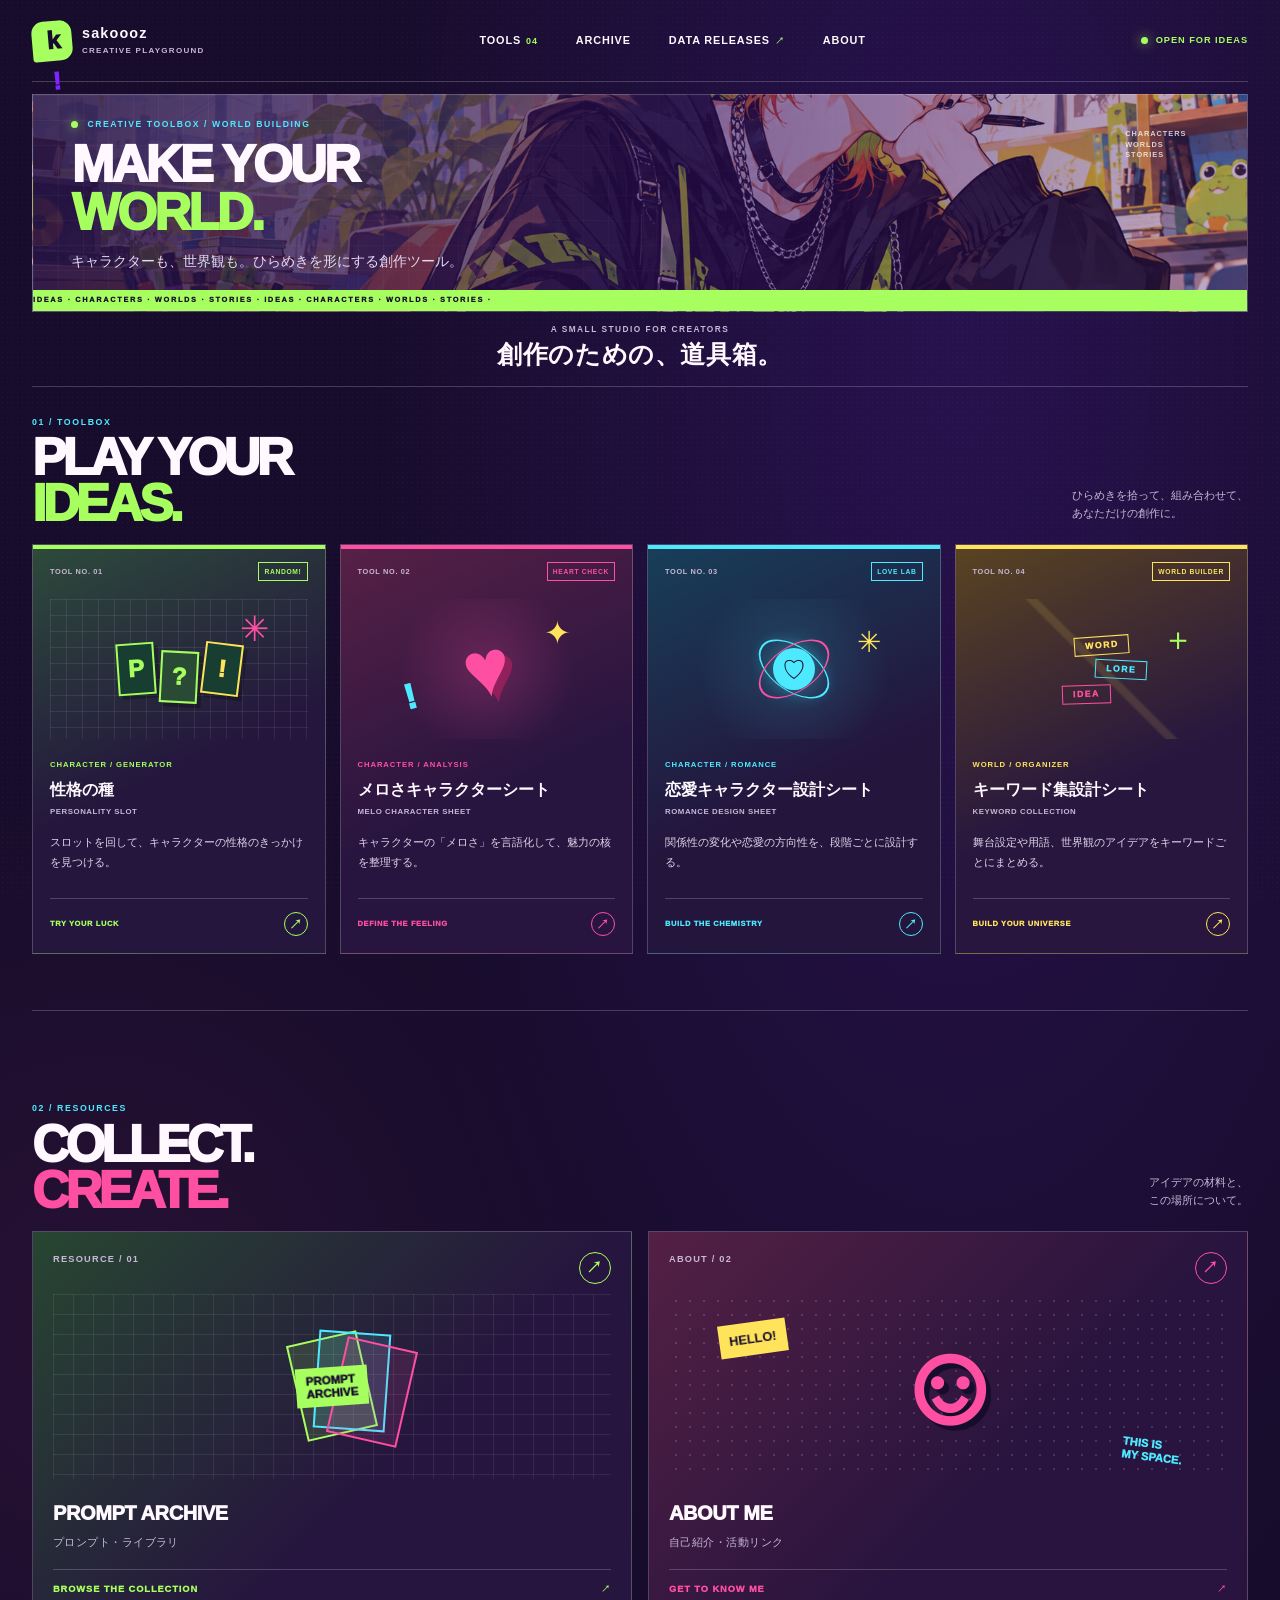
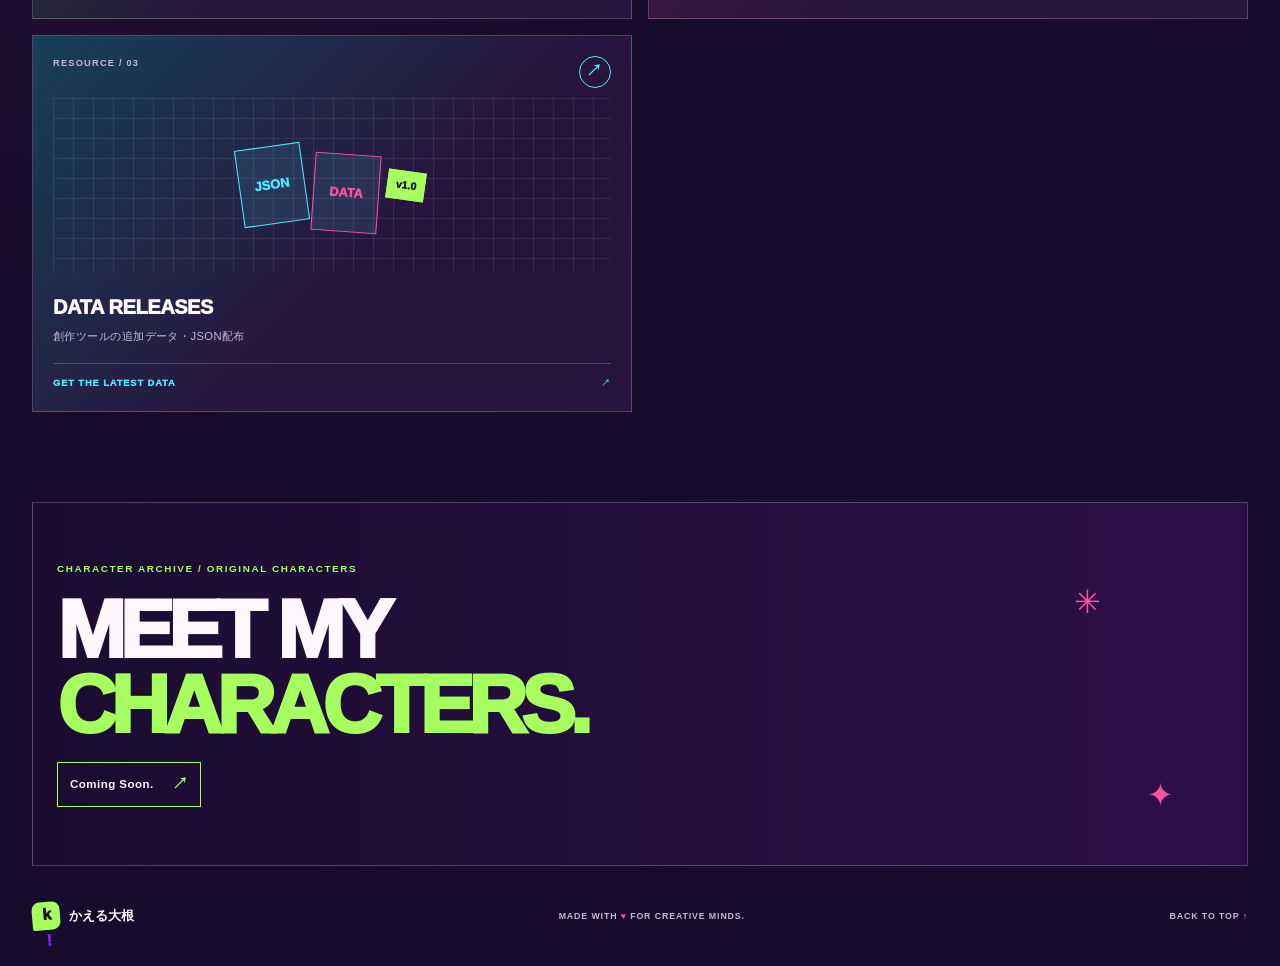
==== commit 56be2c49: "Update resource title text in index.html" ====
--- a/index.html
+++ b/index.html
@@ -129,7 +129,7 @@
           <span class="resource-graphic releases-graphic" aria-hidden="true">
             <b>JSON</b><i>DATA</i><span>v1.0</span>
           </span>
-          <span class="resource-title">DATA RELEASES<span>追加データ・JSON配布</span></span>
+          <span class="resource-title">DATA RELEASES<span>創作ツールの追加データ・JSON配布</span></span>
           <span class="resource-bottom">GET THE LATEST DATA <span>↗</span></span>
         </a>
       </div>
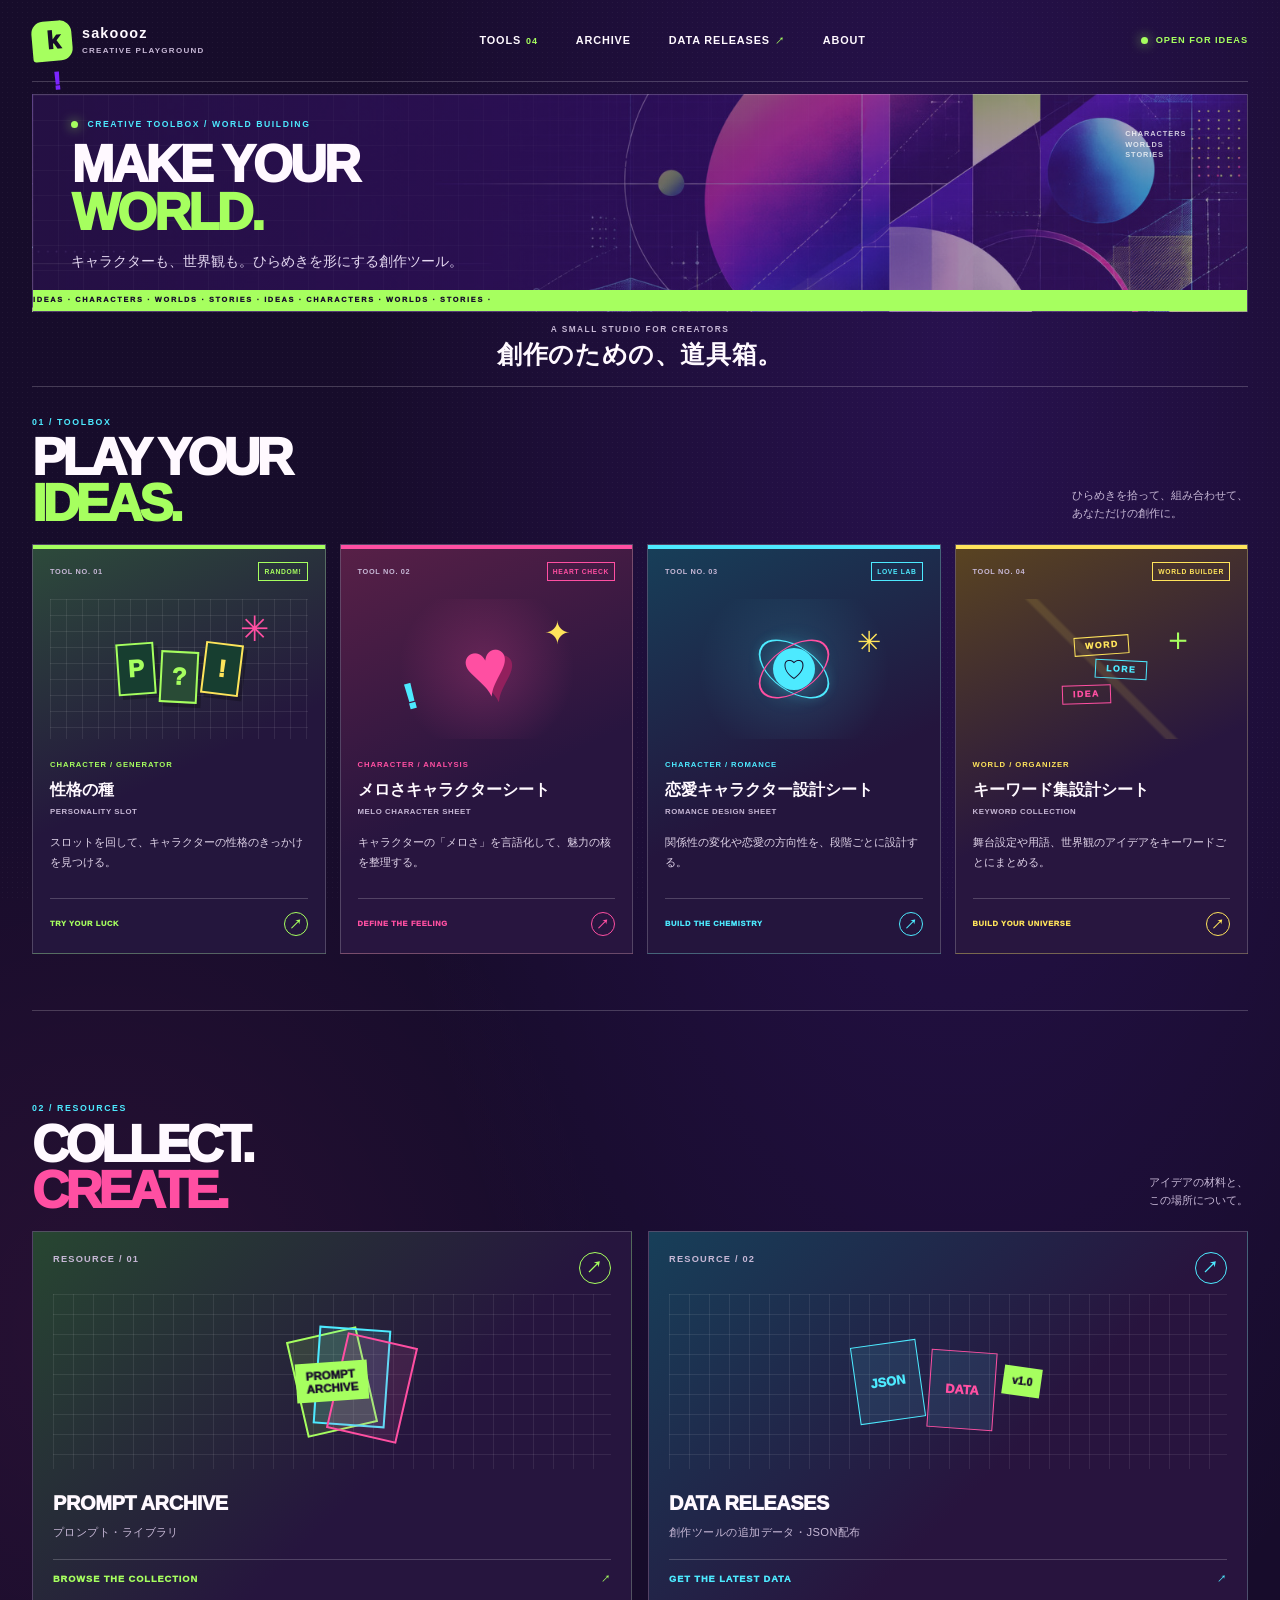
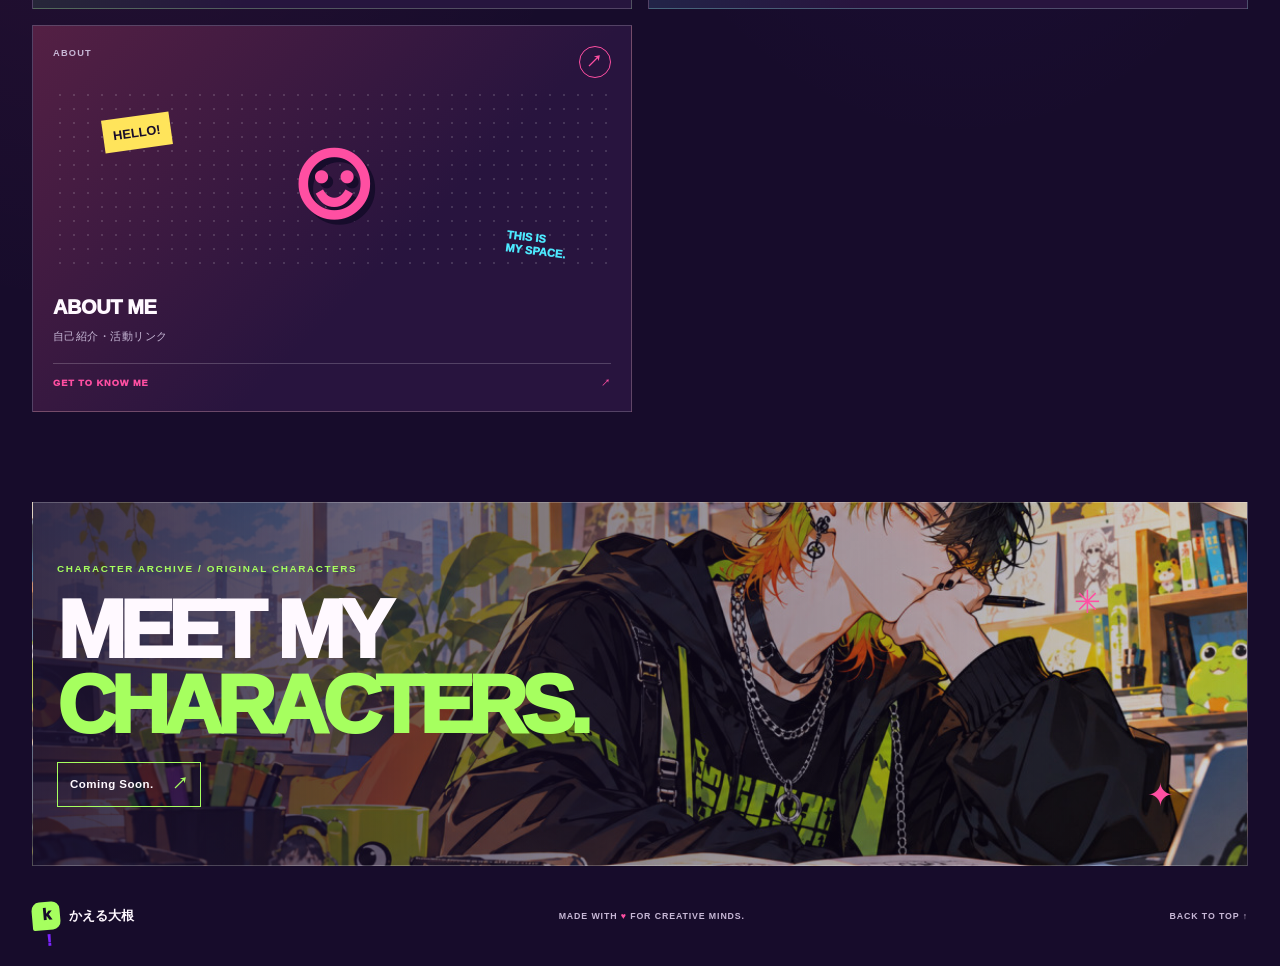
==== commit 81d38668: "Add files via upload" ====
--- a/index.html
+++ b/index.html
@@ -6,6 +6,7 @@
   <meta name="theme-color" content="#170c2b">
   <meta name="description" content="創作をもっと楽しくするツールとプロンプトライブラリ。かえる大根のクリエイティブポータル。">
   <title>sakoooz | CREATIVE PLAYGROUND</title>
+  <link rel="icon" href="assets/favicon.png" type="image/png">
   <link rel="stylesheet" href="style.css">
 
 <!-- OGP -->
@@ -118,19 +119,20 @@
           <span class="resource-title">PROMPT ARCHIVE<span>プロンプト・ライブラリ</span></span>
           <span class="resource-bottom">BROWSE THE COLLECTION <span>↗</span></span>
         </a>
-        <a class="resource-card about-card" id="about" href="https://sakoooz.github.io/introduction.html">
-          <span class="resource-top"><span>ABOUT / 02</span><span class="resource-icon">↗</span></span>
-          <span class="resource-graphic about-graphic" aria-hidden="true"><b>HELLO!</b><i>☺</i><span>THIS IS<br>MY SPACE.</span></span>
-          <span class="resource-title">ABOUT ME<span>自己紹介・活動リンク</span></span>
-          <span class="resource-bottom">GET TO KNOW ME <span>↗</span></span>
-        </a>
+
         <a class="resource-card releases-card" href="./releases.html">
-          <span class="resource-top"><span>RESOURCE / 03</span><span class="resource-icon">↗</span></span>
+          <span class="resource-top"><span>RESOURCE / 02</span><span class="resource-icon">↗</span></span>
           <span class="resource-graphic releases-graphic" aria-hidden="true">
             <b>JSON</b><i>DATA</i><span>v1.0</span>
           </span>
           <span class="resource-title">DATA RELEASES<span>創作ツールの追加データ・JSON配布</span></span>
           <span class="resource-bottom">GET THE LATEST DATA <span>↗</span></span>
+        </a>
+        <a class="resource-card about-card" id="about" href="https://sakoooz.github.io/introduction.html">
+          <span class="resource-top"><span>ABOUT</span><span class="resource-icon">↗</span></span>
+          <span class="resource-graphic about-graphic" aria-hidden="true"><b>HELLO!</b><i>☺</i><span>THIS IS<br>MY SPACE.</span></span>
+          <span class="resource-title">ABOUT ME<span>自己紹介・活動リンク</span></span>
+          <span class="resource-bottom">GET TO KNOW ME <span>↗</span></span>
         </a>
       </div>
     </section>
--- a/style.css
+++ b/style.css
@@ -174,6 +174,8 @@
 .resource-card:hover { transform: translateY(-5px); border-color: var(--resource-color); }
 .library-card { --resource-color: var(--lime); background: linear-gradient(135deg, #274631, #26153e 60%); }
 .about-card { --resource-color: var(--pink); background: linear-gradient(135deg, #542044, #28143e 60%); }
+/* ABOUT ME stays at the end of the resource grid, even as other cards are added. */
+.about-card { order: 1; }
 .resource-top { display: flex; justify-content: space-between; color: var(--muted); font-size: .58rem; font-weight: 900; letter-spacing: .13em; }
 .resource-icon { display: grid; place-items: center; width: 32px; height: 32px; border: 1px solid var(--resource-color); border-radius: 50%; color: var(--resource-color); font-size: 1rem; }
 .resource-graphic { position: relative; display: flex; flex: 1; min-height: 175px; align-items: center; justify-content: center; overflow: hidden; margin: 10px 0 18px; }
@@ -426,7 +428,7 @@
   background-color: #31104e;
   background-image:
     linear-gradient(90deg, rgba(23, 12, 43, .86) 0%, rgba(23, 12, 43, .42) 58%, rgba(23, 12, 43, .18) 100%),
-    url("images/character-archive-banner.jpg");
+    url("assets/character-archive-banner.jpg");
   background-size: cover;
   background-position: center;
   border: 1px solid rgba(255,255,255,.22);
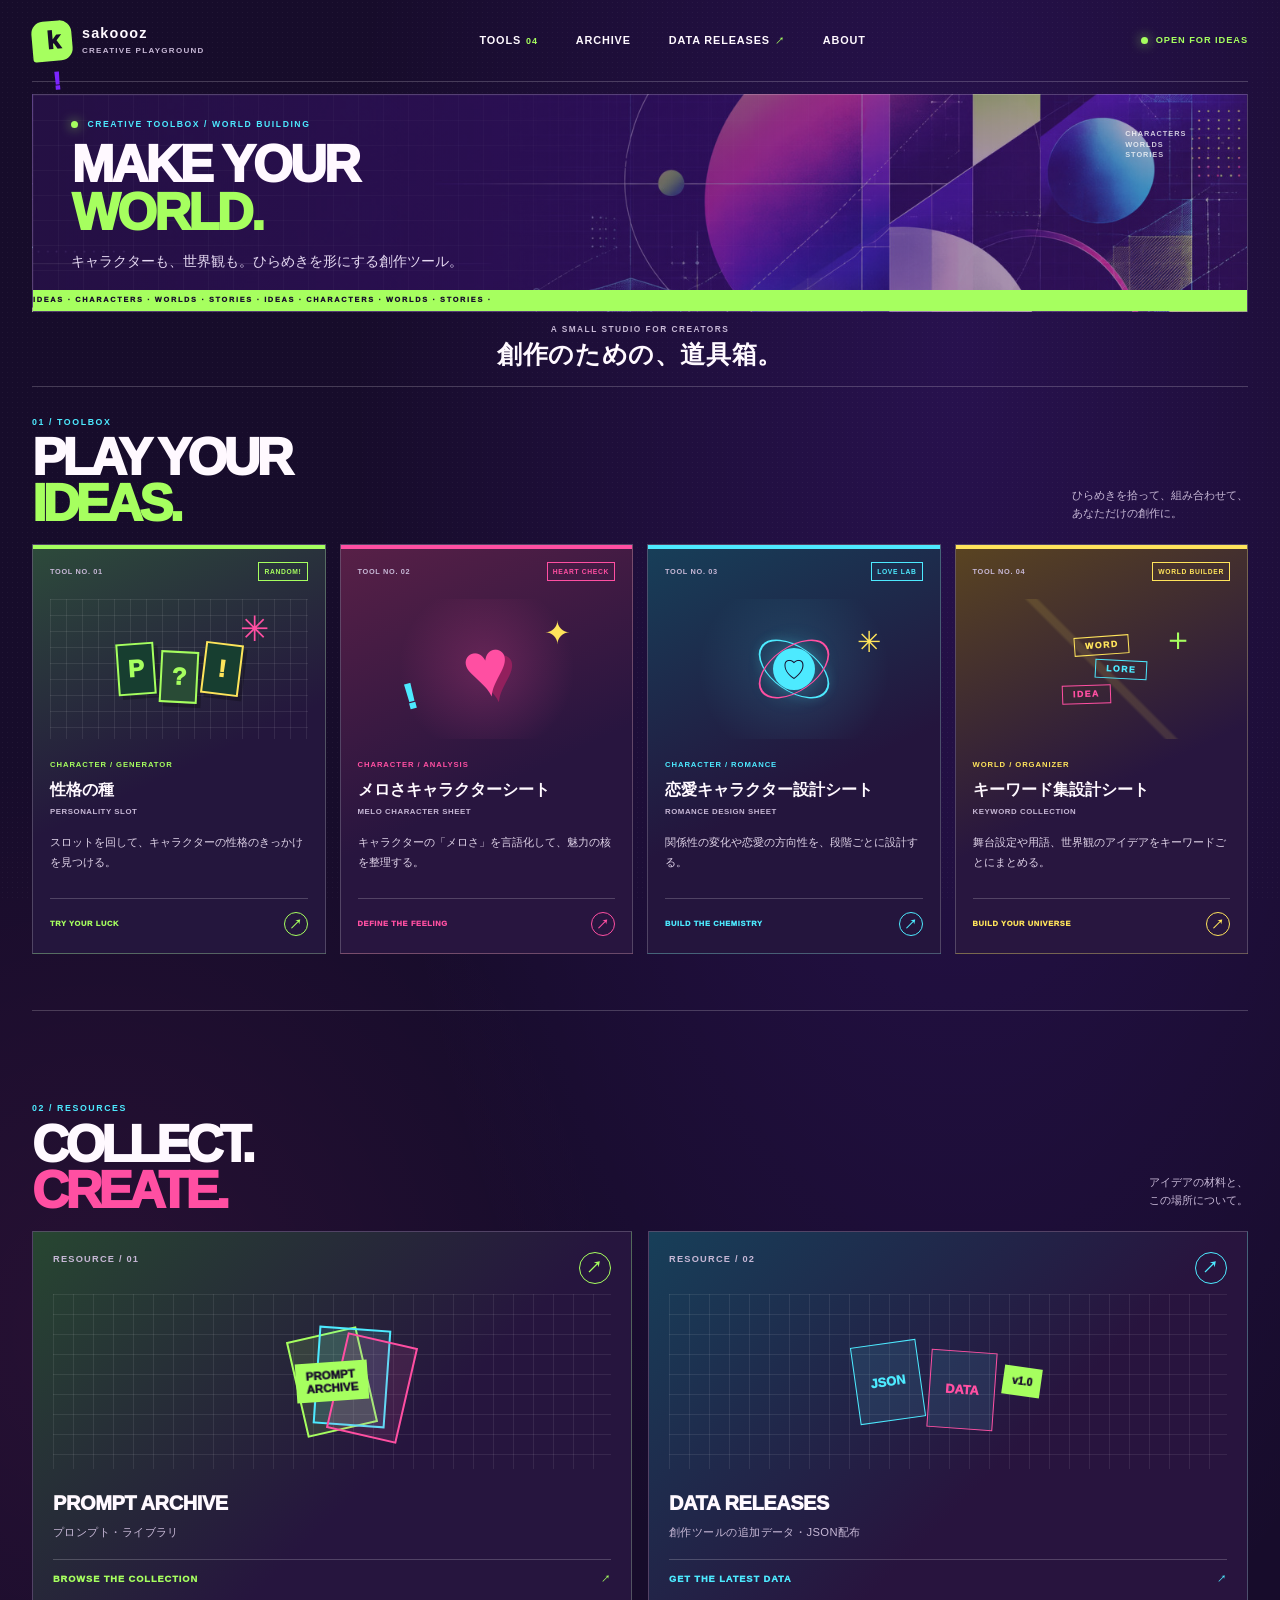
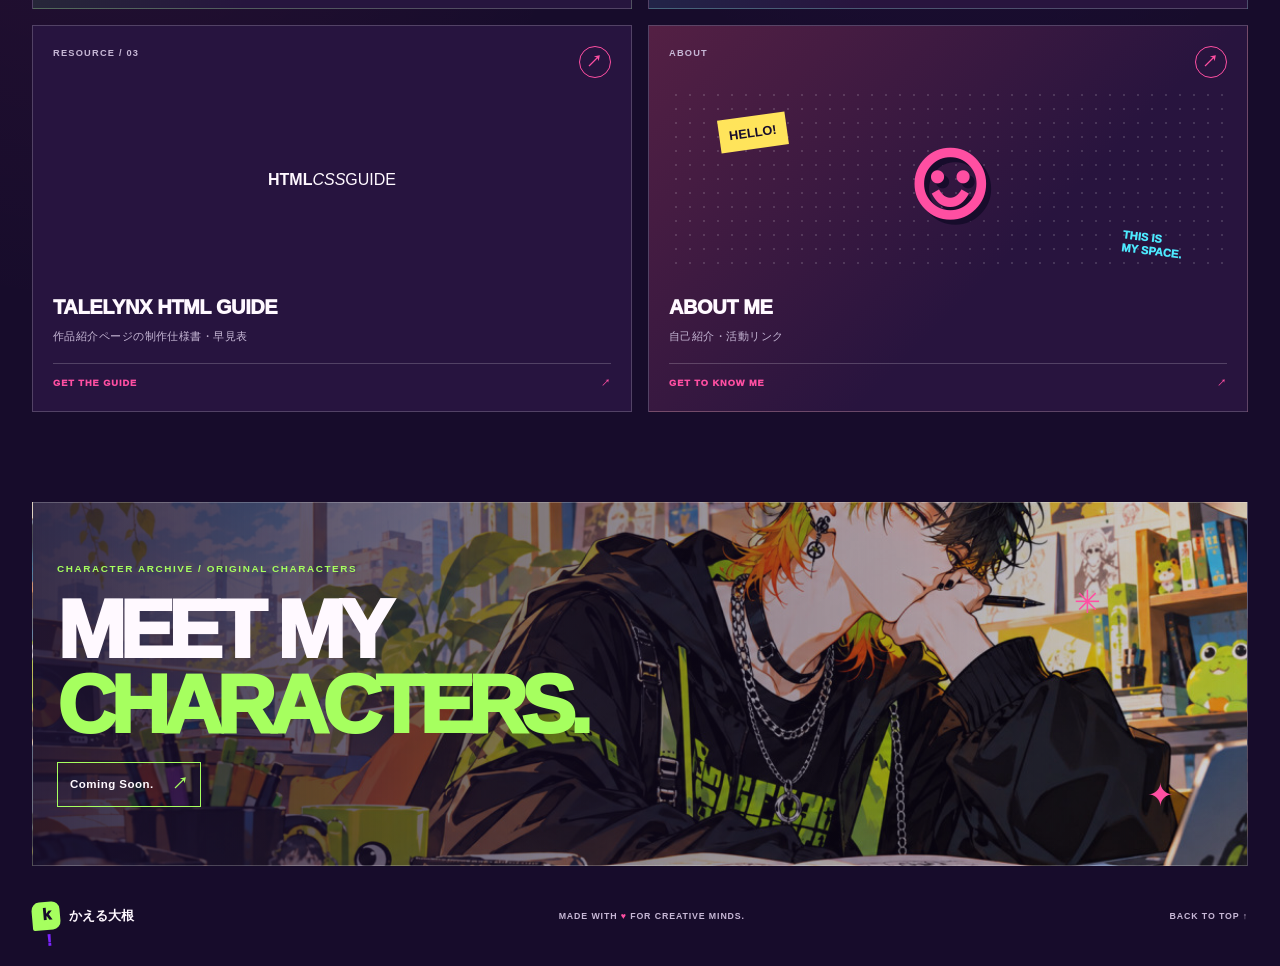
==== commit a55204c8: "Add files via upload" ====
--- a/index.html
+++ b/index.html
@@ -128,6 +128,14 @@
           <span class="resource-title">DATA RELEASES<span>創作ツールの追加データ・JSON配布</span></span>
           <span class="resource-bottom">GET THE LATEST DATA <span>↗</span></span>
         </a>
+        <a class="resource-card talelynx-card" href="./html_guide/index.html">
+          <span class="resource-top"><span>RESOURCE / 03</span><span class="resource-icon">↗</span></span>
+          <span class="resource-graphic talelynx-graphic" aria-hidden="true">
+            <b>HTML</b><i>CSS</i><span>GUIDE</span>
+          </span>
+          <span class="resource-title">TALELYNX HTML GUIDE<span>作品紹介ページの制作仕様書・早見表</span></span>
+          <span class="resource-bottom">GET THE GUIDE <span>↗</span></span>
+        </a>
         <a class="resource-card about-card" id="about" href="https://sakoooz.github.io/introduction.html">
           <span class="resource-top"><span>ABOUT</span><span class="resource-icon">↗</span></span>
           <span class="resource-graphic about-graphic" aria-hidden="true"><b>HELLO!</b><i>☺</i><span>THIS IS<br>MY SPACE.</span></span>
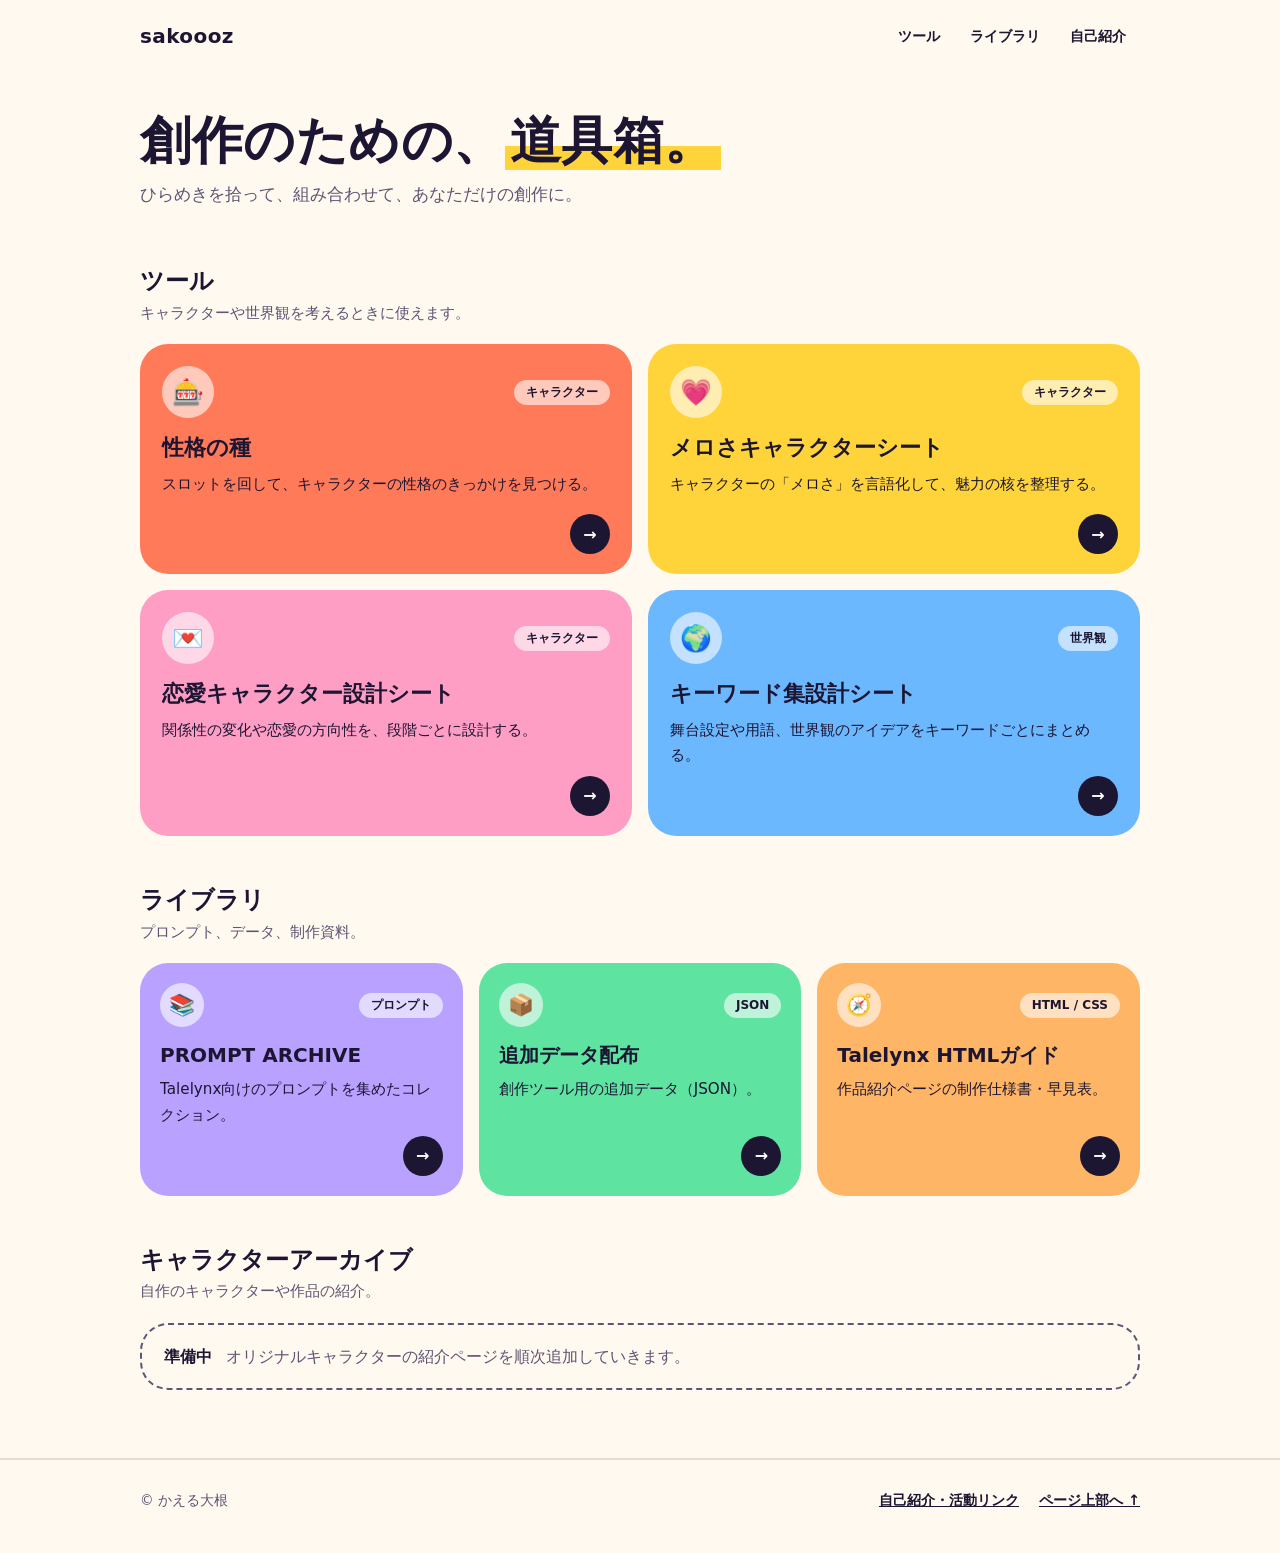
==== commit 79956c66: "Add files via upload" ====
--- a/index.html
+++ b/index.html
@@ -1,164 +1,162 @@
-<!doctype html>
+<!DOCTYPE html>
 <html lang="ja">
 <head>
-  <meta charset="utf-8">
-  <meta name="viewport" content="width=device-width, initial-scale=1">
-  <meta name="theme-color" content="#170c2b">
-  <meta name="description" content="創作をもっと楽しくするツールとプロンプトライブラリ。かえる大根のクリエイティブポータル。">
-  <title>sakoooz | CREATIVE PLAYGROUND</title>
-  <link rel="icon" href="assets/favicon.png" type="image/png">
-  <link rel="stylesheet" href="style.css">
+<meta charset="utf-8">
+<meta name="viewport" content="width=device-width, initial-scale=1">
+<title>sakoooz | 創作ツールとプロンプトライブラリ</title>
+<meta name="description" content="創作をもっと楽しくするツールとプロンプトライブラリ。かえる大根のクリエイティブポータル。">
+<meta name="theme-color" content="#fff9f0">
+<meta property="og:type" content="website">
+<meta property="og:site_name" content="sakoooz">
+<meta property="og:title" content="sakoooz | 創作ツールとプロンプトライブラリ">
+<meta property="og:description" content="創作のための、道具箱。">
+<meta property="og:url" content="https://sakoooz.github.io/">
+<meta property="og:image" content="https://sakoooz.github.io/assets/ogp.png">
+<meta property="og:locale" content="ja_JP">
+<meta name="twitter:card" content="summary_large_image">
+<link rel="icon" href="assets/favicon.png" type="image/png">
+<link rel="stylesheet" href="style.css">
+</head>
 
-<!-- OGP -->
-<meta property="og:title" content="sakoooz | CREATIVE PLAYGROUND">
-<meta property="og:description" content="創作のための、道具箱。キャラクター設計や世界観づくりに使える創作ツールとプロンプトライブラリを公開しています。">
-<meta property="og:type" content="website">
-<meta property="og:url" content="https://sakoooz.github.io/">
-<meta property="og:site_name" content="sakoooz | CREATIVE PLAYGROUND">
-<meta property="og:locale" content="ja_JP">
-<meta property="og:image" content="https://sakoooz.github.io/assets/ogp.png">
-<meta property="og:image:alt" content="sakoooz | CREATIVE PLAYGROUND のサイト紹介画像">
+<body>
+<a class="skip" href="#main">メインコンテンツへ</a>
 
-<!-- X Card -->
-<meta name="twitter:card" content="summary_large_image">
-<meta name="twitter:title" content="sakoooz | CREATIVE PLAYGROUND">
-<meta name="twitter:description" content="創作のための、道具箱。キャラクター設計や世界観づくりに使える創作ツールとプロンプトライブラリを公開しています。">
-<meta name="twitter:image" content="https://sakoooz.github.io/assets/ogp.png">
-<meta name="twitter:image:alt" content="sakoooz | CREATIVE PLAYGROUND のサイト紹介画像">
-</head>
-<body>
-  <a class="skip-link" href="#main">メインコンテンツへ</a>
-  <div class="page-noise" aria-hidden="true"></div>
+<header class="site-header">
+  <div class="wrap">
+    <a class="logo" href="./">sakoooz</a>
+    <nav class="nav" aria-label="サイト内メニュー">
+      <a href="#tools">ツール</a>
+      <a href="#library">ライブラリ</a>
+      <a href="introduction.html">自己紹介</a>
+    </nav>
+  </div>
+</header>
 
-  <header class="site-header">
-    <a class="brand" href="./" aria-label="sakoooz トップページ">
-      <span class="brand-icon" aria-hidden="true">k<span>!</span></span>
-      <span class="brand-name">sakoooz<small>CREATIVE PLAYGROUND</small></span>
-    </a>
-    <nav class="top-nav" aria-label="メインナビゲーション">
-      <a href="#tools">TOOLS<span>04</span></a>
-      <a href="#library">ARCHIVE</a>
-      <a href="./releases.html">DATA RELEASES<span>↗</span></a>
-      <a href="#about">ABOUT</a>
-    </nav>
-    <span class="header-status"><i></i> OPEN FOR IDEAS</span>
-  </header>
+<main id="main" class="wrap">
 
-  <main id="main">
-    <!-- サイト全体のタイトル。リンクにはせず、背景イラストはCSSの .character-banner で設定します。 -->
-    <section class="character-banner" aria-labelledby="character-title">
-      <div class="banner-grid" aria-hidden="true"></div>
-      <div class="banner-sun" aria-hidden="true"></div>
-      <div class="banner-content">
-        <p class="micro-label"><span class="live-dot"></span> CREATIVE TOOLBOX / WORLD BUILDING</p>
-        <h1 id="character-title">MAKE YOUR<br><span>WORLD.</span></h1>
-        <p class="banner-copy">キャラクターも、世界観も。ひらめきを形にする創作ツール。</p>
+  <section class="hero">
+    <h1>創作のための、<mark>道具箱。</mark></h1>
+    <p>ひらめきを拾って、組み合わせて、あなただけの創作に。</p>
+  </section>
+
+  <!-- ==================== ツール ====================
+       カードを増やすときは <a class="card ..."> のブロックを丸ごとコピーして、
+       色クラス(c-coral など)・リンク・文言だけ変更してください。番号は不要です。 -->
+  <section id="tools" class="section">
+    <div class="section-head">
+      <h2>ツール</h2>
+      <p>キャラクターや世界観を考えるときに使えます。</p>
+    </div>
+
+    <div class="cards-lg">
+      <a class="card c-coral" href="Mero/personality_slot/">
+        <div class="card-head">
+          <span class="card-icon" aria-hidden="true">🎰</span>
+          <span class="card-tag">キャラクター</span>
+        </div>
+        <h3>性格の種</h3>
+        <p>スロットを回して、キャラクターの性格のきっかけを見つける。</p>
+        <span class="card-arrow" aria-hidden="true">→</span>
+      </a>
+
+      <a class="card c-yellow" href="Mero/mero_charasheet.html">
+        <div class="card-head">
+          <span class="card-icon" aria-hidden="true">💗</span>
+          <span class="card-tag">キャラクター</span>
+        </div>
+        <h3>メロさキャラクターシート</h3>
+        <p>キャラクターの「メロさ」を言語化して、魅力の核を整理する。</p>
+        <span class="card-arrow" aria-hidden="true">→</span>
+      </a>
+
+      <a class="card c-pink" href="app/character_design/">
+        <div class="card-head">
+          <span class="card-icon" aria-hidden="true">💌</span>
+          <span class="card-tag">キャラクター</span>
+        </div>
+        <h3>恋愛キャラクター設計シート</h3>
+        <p>関係性の変化や恋愛の方向性を、段階ごとに設計する。</p>
+        <span class="card-arrow" aria-hidden="true">→</span>
+      </a>
+
+      <a class="card c-sky" href="app/keyword_design/">
+        <div class="card-head">
+          <span class="card-icon" aria-hidden="true">🌍</span>
+          <span class="card-tag">世界観</span>
+        </div>
+        <h3>キーワード集設計シート</h3>
+        <p>舞台設定や用語、世界観のアイデアをキーワードごとにまとめる。</p>
+        <span class="card-arrow" aria-hidden="true">→</span>
+      </a>
+    </div>
+  </section>
+
+  <!-- ==================== ライブラリ（他の人に使ってもらう資料・データ） ==================== -->
+  <section id="library" class="section">
+    <div class="section-head">
+      <h2>ライブラリ</h2>
+      <p>プロンプト、データ、制作資料。</p>
+    </div>
+
+    <div class="cards-sm">
+      <a class="card c-lilac" href="prompt-archive/">
+        <div class="card-head">
+          <span class="card-icon" aria-hidden="true">📚</span>
+          <span class="card-tag">プロンプト</span>
+        </div>
+        <h3>PROMPT ARCHIVE</h3>
+        <p>Talelynx向けのプロンプトを集めたコレクション。</p>
+        <span class="card-arrow" aria-hidden="true">→</span>
+      </a>
+
+      <a class="card c-mint" href="releases.html">
+        <div class="card-head">
+          <span class="card-icon" aria-hidden="true">📦</span>
+          <span class="card-tag">JSON</span>
+        </div>
+        <h3>追加データ配布</h3>
+        <p>創作ツール用の追加データ（JSON）。</p>
+        <span class="card-arrow" aria-hidden="true">→</span>
+      </a>
+
+      <a class="card c-peach" href="html_guide/index.html">
+        <div class="card-head">
+          <span class="card-icon" aria-hidden="true">🧭</span>
+          <span class="card-tag">HTML / CSS</span>
+        </div>
+        <h3>Talelynx HTMLガイド</h3>
+        <p>作品紹介ページの制作仕様書・早見表。</p>
+        <span class="card-arrow" aria-hidden="true">→</span>
+      </a>
+    </div>
+  </section>
+
+  <!-- ==================== キャラクターアーカイブ（自作キャラ・作品の紹介） ====================
+       ライブラリとは目的が違うので別セクション。公開したらカードを追加してください。 -->
+  <section id="characters" class="section">
+    <div class="section-head">
+      <h2>キャラクターアーカイブ</h2>
+      <p>自作のキャラクターや作品の紹介。</p>
+    </div>
+
+    <div class="cards-sm">
+      <div class="card-soon">
+        <strong>準備中</strong>
+        <span>オリジナルキャラクターの紹介ページを順次追加していきます。</span>
       </div>
-      <div class="character-visual" aria-hidden="true">
-        <span class="visual-label label-one">CHARACTERS<br>WORLDS<br>STORIES</span>
-        <span class="visual-ring"></span>
-      </div>
-      <div class="banner-edge" aria-hidden="true">IDEAS · CHARACTERS · WORLDS · STORIES · IDEAS · CHARACTERS · WORLDS · STORIES ·</div>
-    </section>
+    </div>
+  </section>
 
-    <section class="brand-statement" aria-label="サイトコンセプト">
-      <p class="brand-statement-en">A SMALL STUDIO FOR CREATORS</p>
-      <h2>創作のための、道具箱。</h2>
-    </section>
+</main>
 
-    <section class="content-section" id="tools">
-      <div class="section-heading">
-        <div class="heading-title">
-          <span class="section-number">01 / TOOLBOX</span>
-          <h2>PLAY YOUR<br><span>IDEAS.</span></h2>
-        </div>
-        <p>ひらめきを拾って、組み合わせて、<br>あなただけの創作に。</p>
-      </div>
-
-      <div class="tool-grid">
-        <!-- 公開URLが決まったら href="#" を実際のURLに差し替えてください。 -->
-        <a class="tool-card card-personality is-pending" href="https://sakoooz.github.io/Mero/personality_slot/" aria-label="性格の種｜PERSONALITY SLOT">
-          <div class="card-meta"><span>TOOL NO. 01</span><span class="card-stamp">RANDOM!</span></div>
-          <div class="card-art art-slot" aria-hidden="true"><span class="slot-window">P</span><span class="slot-window">?</span><span class="slot-window">!</span><span class="art-spark">✳</span></div>
-          <div class="card-copy"><p class="card-category">CHARACTER / GENERATOR</p><h3>性格の種</h3><p class="card-english">PERSONALITY SLOT</p><p class="card-description">スロットを回して、キャラクターの性格のきっかけを見つける。</p></div>
-          <div class="card-footer"><span>TRY YOUR LUCK</span><span class="round-arrow">↗</span></div>
-        </a>
-
-        <a class="tool-card card-melos is-pending" href="https://sakoooz.github.io/Mero/mero_charasheet.html" aria-label="メロさキャラクターシート">
-          <div class="card-meta"><span>TOOL NO. 02</span><span class="card-stamp">HEART CHECK</span></div>
-          <div class="card-art art-melos" aria-hidden="true"><span class="heart-shape">♥</span><span class="heart-star">✦</span><span class="heart-small">!</span></div>
-          <div class="card-copy"><p class="card-category">CHARACTER / ANALYSIS</p><h3>メロさキャラクターシート</h3><p class="card-english">MELO CHARACTER SHEET</p><p class="card-description">キャラクターの「メロさ」を言語化して、魅力の核を整理する。</p></div>
-          <div class="card-footer"><span>DEFINE THE FEELING</span><span class="round-arrow">↗</span></div>
-        </a>
-
-        <a class="tool-card card-romance is-pending" href="https://sakoooz.github.io/app/character_design/" aria-label="恋愛キャラクター設計シート">
-          <div class="card-meta"><span>TOOL NO. 03</span><span class="card-stamp">LOVE LAB</span></div>
-          <div class="card-art art-romance" aria-hidden="true"><span class="orbit orbit-a"></span><span class="orbit orbit-b"></span><span class="orbit-core">♡</span><span class="orbit-star">✳</span></div>
-          <div class="card-copy"><p class="card-category">CHARACTER / ROMANCE</p><h3>恋愛キャラクター設計シート</h3><p class="card-english">ROMANCE DESIGN SHEET</p><p class="card-description">関係性の変化や恋愛の方向性を、段階ごとに設計する。</p></div>
-          <div class="card-footer"><span>BUILD THE CHEMISTRY</span><span class="round-arrow">↗</span></div>
-        </a>
-
-        <a class="tool-card card-keywords is-pending" href="https://sakoooz.github.io/app/keyword_design/" aria-label="キーワード集設計シート">
-          <div class="card-meta"><span>TOOL NO. 04</span><span class="card-stamp">WORLD BUILDER</span></div>
-          <div class="card-art art-keywords" aria-hidden="true"><span class="key-word">WORD</span><span class="key-word">LORE</span><span class="key-word">IDEA</span><span class="key-plus">＋</span></div>
-          <div class="card-copy"><p class="card-category">WORLD / ORGANIZER</p><h3>キーワード集設計シート</h3><p class="card-english">KEYWORD COLLECTION</p><p class="card-description">舞台設定や用語、世界観のアイデアをキーワードごとにまとめる。</p></div>
-          <div class="card-footer"><span>BUILD YOUR UNIVERSE</span><span class="round-arrow">↗</span></div>
-        </a>
-      </div>
-    </section>
-
-    <section class="resource-section">
-      <div class="section-heading resource-heading">
-        <div class="heading-title"><span class="section-number">02 / RESOURCES</span><h2>COLLECT.<br><span>CREATE.</span></h2></div>
-        <p>アイデアの材料と、<br>この場所について。</p>
-      </div>
-      <div class="resource-grid">
-        <a class="resource-card library-card" id="library" href="https://sakoooz.github.io/prompt-archive/">
-          <span class="resource-top"><span>RESOURCE / 01</span><span class="resource-icon">↗</span></span>
-          <span class="resource-graphic library-graphic" aria-hidden="true"><i></i><i></i><i></i><b>PROMPT<br>ARCHIVE</b></span>
-          <span class="resource-title">PROMPT ARCHIVE<span>プロンプト・ライブラリ</span></span>
-          <span class="resource-bottom">BROWSE THE COLLECTION <span>↗</span></span>
-        </a>
-
-        <a class="resource-card releases-card" href="./releases.html">
-          <span class="resource-top"><span>RESOURCE / 02</span><span class="resource-icon">↗</span></span>
-          <span class="resource-graphic releases-graphic" aria-hidden="true">
-            <b>JSON</b><i>DATA</i><span>v1.0</span>
-          </span>
-          <span class="resource-title">DATA RELEASES<span>創作ツールの追加データ・JSON配布</span></span>
-          <span class="resource-bottom">GET THE LATEST DATA <span>↗</span></span>
-        </a>
-        <a class="resource-card talelynx-card" href="./html_guide/index.html">
-          <span class="resource-top"><span>RESOURCE / 03</span><span class="resource-icon">↗</span></span>
-          <span class="resource-graphic talelynx-graphic" aria-hidden="true">
-            <b>HTML</b><i>CSS</i><span>GUIDE</span>
-          </span>
-          <span class="resource-title">TALELYNX HTML GUIDE<span>作品紹介ページの制作仕様書・早見表</span></span>
-          <span class="resource-bottom">GET THE GUIDE <span>↗</span></span>
-        </a>
-        <a class="resource-card about-card" id="about" href="https://sakoooz.github.io/introduction.html">
-          <span class="resource-top"><span>ABOUT</span><span class="resource-icon">↗</span></span>
-          <span class="resource-graphic about-graphic" aria-hidden="true"><b>HELLO!</b><i>☺</i><span>THIS IS<br>MY SPACE.</span></span>
-          <span class="resource-title">ABOUT ME<span>自己紹介・活動リンク</span></span>
-          <span class="resource-bottom">GET TO KNOW ME <span>↗</span></span>
-        </a>
-      </div>
-    </section>
-
-    <!-- キャラクター紹介ページ公開後、href と背景画像を実際のものに差し替えてください。 -->
-    <a class="closing-banner character-link-banner" href="#" aria-label="オリジナルキャラクター紹介を見る">
-      <span class="closing-star star-a" aria-hidden="true">✳</span>
-      <span class="closing-label">CHARACTER ARCHIVE / ORIGINAL CHARACTERS</span>
-      <p>MEET MY<br><span>CHARACTERS.</span></p>
-      <span class="character-link-caption">Coming Soon.<span aria-hidden="true">↗</span></span>
-      <span class="closing-star star-b" aria-hidden="true">✦</span>
-    </a>
-  </main>
-
-  <footer class="site-footer">
-    <a class="footer-brand" href="./"><span class="brand-icon">k<span>!</span></span> かえる大根</a>
-    <p>MADE WITH <span>♥</span> FOR CREATIVE MINDS.</p>
-    <a href="#main" class="back-to-top">BACK TO TOP ↑</a>
-  </footer>
+<footer class="site-footer">
+  <div class="wrap">
+    <p class="copy">© かえる大根</p>
+    <div class="footer-links">
+      <a href="introduction.html">自己紹介・活動リンク</a>
+      <a href="#main">ページ上部へ ↑</a>
+    </div>
+  </div>
+</footer>
 </body>
 </html>
--- a/style.css
+++ b/style.css
@@ -1,517 +1,259 @@
 @charset "UTF-8";
 
+/* =========================================================
+   sakoooz 共通スタイル
+   トップ / 追加データ配布 / HTMLガイド で共有します。
+   - 色は :root の変数だけ変えれば全体に反映されます
+   - 新しいページは「ヘッダー・戻るボタン・ヒーロー・カード・フッター」の
+     部品を組み合わせるだけで同じデザインになります
+   ========================================================= */
+
 :root {
-  color-scheme: dark;
-  --bg: #170c2b;
-  --bg2: #21103b;
-  --panel: #25153d;
-  --panel2: #2d1a49;
-  --text: #fff9ff;
-  --muted: #c7b8d6;
-  --line: rgba(255, 249, 255, .2);
-  --lime: #a6ff5f;
-  --pink: #ff4fa2;
-  --cyan: #4deaff;
-  --yellow: #ffe45b;
-  --purple: #a78bfa;
-  --font: "Arial Rounded MT Bold", "Avenir Next", "Hiragino Kaku Gothic ProN", "Yu Gothic", sans-serif;
-}
-
-* { box-sizing: border-box; }
-html { scroll-behavior: smooth; scroll-padding-top: 90px; }
+  --bg: #fff9f0;
+  --text: #1c1633;
+  --muted: #5c5573;
+  --panel: #ffffff;
+  --line: rgba(28, 22, 51, .12);
+  --card-ink: #1c1633;      /* カード上の文字色（カードの色が明るいので固定） */
+
+  --coral:  #ff7a59;
+  --yellow: #ffd43b;
+  --pink:   #ff9ec4;
+  --sky:    #6cb8ff;
+  --lilac:  #b9a2ff;
+  --mint:   #5fe3a1;
+  --peach:  #ffb566;
+
+  --radius: 28px;
+  --gap: 16px;
+}
+@media (prefers-color-scheme: dark) {
+  :root {
+    --bg: #17122b;
+    --text: #f6f1ff;
+    --muted: #b8b0d0;
+    --panel: #241c3f;
+    --line: rgba(246, 241, 255, .16);
+  }
+}
+
+*, *::before, *::after { box-sizing: border-box; }
+html { scroll-behavior: smooth; }
 body {
   margin: 0;
+  background: var(--bg);
   color: var(--text);
-  background:
-    radial-gradient(ellipse at 75% 13%, rgba(124, 45, 255, .17), transparent 38rem),
-    radial-gradient(ellipse at 8% 52%, rgba(255, 79, 162, .07), transparent 32rem),
-    var(--bg);
-  font-family: var(--font);
-  line-height: 1.65;
-  -webkit-font-smoothing: antialiased;
-  overflow-x: hidden;
+  font-family: "Hiragino Sans", "Hiragino Kaku Gothic ProN", "Noto Sans JP", "Yu Gothic", system-ui, sans-serif;
+  line-height: 1.7;
+  -webkit-text-size-adjust: 100%;
 }
 a { color: inherit; }
-a:focus-visible { outline: 3px solid var(--cyan); outline-offset: 4px; }
-.page-noise {
-  position: fixed; inset: 0; z-index: -1; pointer-events: none; opacity: .12;
-  background-image: radial-gradient(rgba(255,255,255,.35) .55px, transparent .55px);
-  background-size: 5px 5px;
-}
-.skip-link { position: absolute; top: -100px; left: 12px; z-index: 50; padding: 8px 12px; color: var(--bg); background: white; }
-.skip-link:focus { top: 12px; }
-
-.site-header {
-  width: min(1280px, calc(100% - 64px)); min-height: 82px; margin: auto;
-  display: flex; align-items: center; justify-content: space-between; gap: 22px;
-  border-bottom: 1px solid var(--line);
-}
-.brand { display: flex; align-items: center; gap: 10px; text-decoration: none; flex-shrink: 0; }
-.brand-icon {
-  display: grid; place-items: center; width: 40px; height: 40px;
-  border-radius: 12px 12px 12px 3px; color: var(--bg); background: var(--lime);
-  font-size: 1.55rem; font-weight: 1000; letter-spacing: -.12em; transform: rotate(-5deg);
-}
-.brand-icon span { color: #7c25ff; }
-.brand-name { font-size: .9rem; font-weight: 900; letter-spacing: .08em; line-height: 1.2; }
-.brand-name small { display: block; margin-top: 4px; color: var(--muted); font-size: .5rem; letter-spacing: .16em; }
-.top-nav { display: flex; align-items: center; gap: clamp(15px, 3vw, 38px); }
-.top-nav a { text-decoration: none; font-size: .68rem; font-weight: 900; letter-spacing: .08em; }
-.top-nav a span { margin-left: 5px; color: var(--lime); font-size: .56rem; }
-.top-nav a:hover { color: var(--lime); }
-.header-status { display: flex; align-items: center; gap: 8px; color: var(--lime); font-size: .58rem; font-weight: 900; letter-spacing: .1em; white-space: nowrap; }
-.header-status i, .live-dot { width: 7px; height: 7px; display: inline-block; border-radius: 50%; background: var(--lime); box-shadow: 0 0 12px rgba(166,255,95,.8); }
-
-main { width: min(1280px, calc(100% - 64px)); margin: 0 auto; }
-.character-banner {
-  min-height: clamp(330px, 43vw, 510px); position: relative; isolation: isolate; overflow: hidden;
-  margin-top: 22px; padding: clamp(28px, 5vw, 66px);
-  border: 1px solid rgba(255,255,255,.2);
-  background: linear-gradient(115deg, #251044 0%, #36106a 50%, #4b1976 100%);
-}
-.banner-grid {
-  position: absolute; inset: 0; z-index: -2; opacity: .28;
-  background-image: linear-gradient(rgba(255,255,255,.13) 1px, transparent 1px), linear-gradient(90deg, rgba(255,255,255,.13) 1px, transparent 1px);
-  background-size: 36px 36px; mask-image: linear-gradient(90deg, black, transparent 90%);
-}
-.banner-sun {
-  position: absolute; z-index: -1; right: 15%; top: 50%; width: clamp(220px, 35vw, 420px); aspect-ratio: 1;
-  border-radius: 50%; transform: translateY(-50%);
-  background: linear-gradient(140deg, var(--pink), #782aff 70%);
-  box-shadow: 0 0 75px rgba(255,79,162,.23);
-}
-.banner-content { position: relative; z-index: 3; max-width: 660px; }
-.micro-label { display: flex; align-items: center; gap: 9px; margin: 0 0 22px; color: var(--cyan); font-size: .64rem; font-weight: 900; letter-spacing: .18em; }
-.character-banner h1 { margin: 0; font-size: clamp(2.9rem, 8vw, 7.2rem); font-weight: 1000; letter-spacing: -.075em; line-height: .86; }
-.character-banner h1 span { color: var(--lime); }
-.character-banner h1 b { display: inline-block; margin-left: 12px; color: var(--pink); font-size: .45em; vertical-align: top; transform: rotate(12deg); }
-.banner-bottom { display: flex; align-items: end; justify-content: space-between; gap: 25px; max-width: 480px; margin-top: 30px; }
-.banner-bottom p { margin: 0; color: #e5d9f2; font-size: .84rem; }
-.coming-soon { padding: 9px 14px; border: 1px solid var(--lime); color: var(--lime); font-size: .65rem; font-weight: 1000; letter-spacing: .12em; line-height: 1.25; transform: rotate(-4deg); }
-.coming-soon span { margin-left: 6px; }
-.character-visual { position: absolute; inset: 0; pointer-events: none; }
-.visual-ring { position: absolute; right: 12%; top: 50%; width: clamp(230px, 33vw, 405px); aspect-ratio: 1; border: 1px solid rgba(255,255,255,.35); border-radius: 50%; transform: translateY(-50%); }
-.visual-ring::before, .visual-ring::after { content: ""; position: absolute; inset: 14%; border: 1px dashed rgba(255,255,255,.28); border-radius: 50%; }
-.visual-ring::after { inset: 28%; border-style: solid; }
-.visual-label { position: absolute; color: rgba(255,255,255,.76); font-size: .54rem; font-weight: 900; letter-spacing: .13em; line-height: 1.4; }
-.label-one { right: 7%; top: 20%; }
-.label-two { right: 11%; bottom: 17%; padding: 5px 8px; color: var(--bg); background: var(--yellow); transform: rotate(8deg); }
-.visual-cross { position: absolute; right: 26%; top: 18%; color: var(--cyan); font-size: 2rem; font-weight: 300; }
-.banner-edge { position: absolute; left: 0; right: 0; bottom: 0; padding: 7px 0; overflow: hidden; white-space: nowrap; color: var(--bg); background: var(--lime); font-size: .57rem; font-weight: 1000; letter-spacing: .23em; }
-
-.intro { position: relative; padding: clamp(65px, 9vw, 110px) 0 clamp(60px, 8vw, 92px); border-bottom: 1px solid var(--line); }
-.intro-top { display: flex; justify-content: space-between; max-width: 720px; color: var(--cyan); font-size: .62rem; font-weight: 900; letter-spacing: .15em; }
-.intro-top b { color: var(--pink); font-size: 1rem; }
-.intro h2 { margin: 22px 0 18px; font-size: clamp(3.4rem, 9.5vw, 8rem); font-weight: 1000; letter-spacing: -.09em; line-height: .83; }
-.intro h2 span { color: var(--pink); }
-.intro h2 em { color: var(--lime); font-style: normal; }
-.intro-bottom { display: flex; align-items: end; justify-content: space-between; gap: 25px; max-width: 760px; }
-.intro-bottom p { margin: 12px 0 0; color: var(--muted); font-size: .85rem; }
-.jump-link { display: inline-flex; align-items: center; gap: 22px; padding: 10px 14px; border: 1px solid var(--cyan); color: var(--cyan); text-decoration: none; font-size: .65rem; font-weight: 900; letter-spacing: .1em; white-space: nowrap; }
-.jump-link span { font-size: 1rem; }
-.jump-link:hover { color: var(--bg); background: var(--cyan); }
-.intro-sticker { position: absolute; right: 3%; top: 28%; display: grid; place-content: center; width: 100px; height: 100px; border-radius: 50%; color: var(--bg); background: var(--yellow); font-size: .75rem; font-weight: 1000; line-height: 1.15; text-align: center; transform: rotate(12deg); box-shadow: 5px 5px 0 var(--pink); }
-
-.content-section, .resource-section { padding: clamp(60px, 8vw, 90px) 0; }
-.section-heading { display: flex; justify-content: space-between; align-items: end; gap: 24px; margin-bottom: 30px; }
-.section-number { display: block; margin-bottom: 12px; color: var(--cyan); font-size: .63rem; font-weight: 900; letter-spacing: .18em; }
-.heading-title h2 { margin: 0; font-size: clamp(2.8rem, 6.5vw, 5.6rem); font-weight: 1000; letter-spacing: -.075em; line-height: .85; }
-.heading-title h2 span { color: var(--lime); }
-.section-heading > p { margin: 0 0 4px; color: var(--muted); font-size: .8rem; }
-
-.tool-grid { display: grid; grid-template-columns: repeat(4, minmax(0, 1fr)); gap: 14px; }
-.tool-card {
-  --card-color: var(--lime);
-  position: relative; display: flex; min-width: 0; flex-direction: column; overflow: hidden;
-  min-height: 450px; padding: 17px;
-  border: 1px solid rgba(255,255,255,.2); background: var(--panel);
-  text-decoration: none; transition: transform .22ƒs ease, border-color .22s ease, box-shadow .22s ease;
-}
-.tool-card::after { content: ""; position: absolute; left: 0; right: 0; top: 0; height: 4px; background: var(--card-color); }
-.tool-card:hover { transform: translateY(-6px) rotate(-.5deg); border-color: var(--card-color); box-shadow: 0 12px 40px rgba(0,0,0,.2); }
-.card-personality { --card-color: var(--lime); background: linear-gradient(155deg, #2d4b3b 0%, #24163d 54%); }
-.card-melos { --card-color: var(--pink); background: linear-gradient(155deg, #582047 0%, #28153f 58%); }
-.card-romance { --card-color: var(--cyan); background: linear-gradient(155deg, #173f59 0%, #24153d 58%); }
-.card-keywords { --card-color: var(--yellow); background: linear-gradient(155deg, #5a4421 0%, #28163f 58%); }
-.card-meta { display: flex; align-items: center; justify-content: space-between; gap: 5px; color: var(--muted); font-size: .52rem; font-weight: 900; letter-spacing: .09em; }
-.card-stamp { padding: 4px 6px; border: 1px solid var(--card-color); color: var(--card-color); font-size: .48rem; }
-.card-art { position: relative; display: flex; align-items: center; justify-content: center; height: 140px; margin: 18px 0 20px; overflow: hidden; }
-.art-slot { gap: 5px; background-image: linear-gradient(rgba(255,255,255,.08) 1px, transparent 1px), linear-gradient(90deg, rgba(255,255,255,.08) 1px, transparent 1px); background-size: 16px 16px; }
-.slot-window { display: grid; place-items: center; width: 54px; height: 76px; border: 2px solid var(--lime); color: var(--lime); background: #173e30; font-size: 2rem; font-weight: 1000; transform: rotate(-4deg); box-shadow: 4px 4px 0 rgba(0,0,0,.25); }
-.slot-window:nth-child(2) { transform: translateY(8px) rotate(3deg); background: #294b36; }
-.slot-window:nth-child(3) { transform: rotate(7deg); color: var(--yellow); border-color: var(--yellow); }
-.art-spark { position: absolute; top: 1px; right: 15%; color: var(--pink); font-size: 2.2rem; }
-.art-melos { background: radial-gradient(circle, rgba(255,79,162,.22), transparent 60%); }
-.heart-shape { color: var(--pink); font-size: 7rem; line-height: 1; text-shadow: 6px 7px 0 #92205d; transform: rotate(-10deg); }
-.heart-star { position: absolute; top: 8px; right: 17%; color: var(--yellow); font-size: 2rem; }
-.heart-small { position: absolute; left: 18%; bottom: 13px; color: var(--cyan); font-size: 2.2rem; font-weight: 1000; transform: rotate(-15deg); }
-.art-romance { background: radial-gradient(circle, rgba(77,234,255,.14), transparent 65%); }
-.orbit { position: absolute; width: 104px; height: 104px; border: 2px solid var(--cyan); border-radius: 50%; transform: rotate(35deg) scaleY(.56); }
-.orbit-a { box-shadow: 0 0 15px rgba(77,234,255,.15); }
-.orbit-b { width: 104px; height: 104px; border-color: var(--pink); transform: rotate(-35deg) scaleY(.56); }
-.orbit-core { display: grid; place-items: center; width: 55px; height: 55px; border-radius: 50%; color: var(--bg); background: var(--cyan); font-size: 2rem; box-shadow: 0 0 25px rgba(77,234,255,.35); }
-.orbit-star { position: absolute; right: 16%; top: 14%; color: var(--yellow); font-size: 1.8rem; }
-.art-keywords { flex-direction: column; gap: 6px; background-image: linear-gradient(45deg, transparent 48%, rgba(255,228,91,.12) 49%, rgba(255,228,91,.12) 51%, transparent 52%); }
-.key-word { padding: 1px 10px; border: 1px solid var(--yellow); color: var(--yellow); font-size: .68rem; font-weight: 1000; letter-spacing: .16em; transform: rotate(-4deg); }
-.key-word:nth-child(2) { color: var(--cyan); border-color: var(--cyan); transform: translateX(20px) rotate(3deg); }
-.key-word:nth-child(3) { color: var(--pink); border-color: var(--pink); transform: translateX(-15px) rotate(-2deg); }
-.key-plus { position: absolute; right: 14%; top: 10%; color: var(--lime); font-size: 2rem; }
-.card-copy { flex: 1; }
-.card-category { margin: 0 0 8px; color: var(--card-color); font-size: .55rem; font-weight: 900; letter-spacing: .12em; }
-.card-copy h3 { margin: 0; font-size: 1.02rem; font-weight: 900; line-height: 1.5; }
-.card-english { margin: 4px 0 0; color: var(--muted); font-size: .57rem; font-weight: 800; letter-spacing: .07em; }
-.card-description { margin: 13px 0 18px; color: #e0d4e9; font-size: .72rem; line-height: 1.9; }
-.card-footer { display: flex; justify-content: space-between; align-items: center; gap: 8px; margin-top: auto; padding-top: 13px; border-top: 1px solid var(--line); color: var(--card-color); font-size: .55rem; font-weight: 1000; letter-spacing: .08em; }
-.round-arrow { display: grid; place-items: center; flex-shrink: 0; width: 29px; height: 29px; border: 1px solid var(--card-color); border-radius: 50%; font-size: .9rem; }
-.link-note { margin: 18px 0 0; color: var(--muted); font-size: .66rem; }
-.link-note span { color: var(--lime); margin-right: 5px; }
-
-.resource-section { border-top: 1px solid var(--line); }
-.resource-heading { margin-bottom: 28px; }
-.resource-heading .heading-title h2 span { color: var(--pink); }
-.resource-grid { display: grid; grid-template-columns: 1fr 1fr; gap: 16px; }
-.resource-card { --resource-color: var(--pink); display: flex; min-height: 355px; flex-direction: column; padding: 20px; border: 1px solid var(--line); background: #27143f; text-decoration: none; transition: transform .2s ease, border-color .2s ease; }
-.resource-card:hover { transform: translateY(-5px); border-color: var(--resource-color); }
-.library-card { --resource-color: var(--lime); background: linear-gradient(135deg, #274631, #26153e 60%); }
-.about-card { --resource-color: var(--pink); background: linear-gradient(135deg, #542044, #28143e 60%); }
-/* ABOUT ME stays at the end of the resource grid, even as other cards are added. */
-.about-card { order: 1; }
-.resource-top { display: flex; justify-content: space-between; color: var(--muted); font-size: .58rem; font-weight: 900; letter-spacing: .13em; }
-.resource-icon { display: grid; place-items: center; width: 32px; height: 32px; border: 1px solid var(--resource-color); border-radius: 50%; color: var(--resource-color); font-size: 1rem; }
-.resource-graphic { position: relative; display: flex; flex: 1; min-height: 175px; align-items: center; justify-content: center; overflow: hidden; margin: 10px 0 18px; }
-.library-graphic { background-image: linear-gradient(rgba(255,255,255,.08) 1px, transparent 1px), linear-gradient(90deg, rgba(255,255,255,.08) 1px, transparent 1px); background-size: 20px 20px; }
-.library-graphic i { width: 72px; height: 98px; border: 2px solid var(--lime); background: rgba(166,255,95,.13); transform: rotate(-13deg); }
-.library-graphic i:nth-child(2) { position: absolute; transform: translate(20px, -5px) rotate(4deg); border-color: var(--cyan); background: rgba(77,234,255,.12); }
-.library-graphic i:nth-child(3) { position: absolute; transform: translate(40px, 6px) rotate(13deg); border-color: var(--pink); background: rgba(255,79,162,.12); }
-.library-graphic b { position: absolute; padding: 7px 10px; color: var(--bg); background: var(--lime); font-size: .72rem; font-weight: 1000; line-height: 1.1; transform: rotate(-4deg); }
-.about-graphic { background-image: radial-gradient(rgba(255,255,255,.14) 1px, transparent 1px); background-size: 14px 14px; }
-.about-graphic b { position: absolute; left: 9%; top: 15%; padding: 6px 10px; color: var(--bg); background: var(--yellow); font-size: .8rem; transform: rotate(-8deg); }
-.about-graphic i { color: var(--pink); font-size: 7rem; font-style: normal; font-weight: 1000; text-shadow: 5px 5px 0 var(--bg); }
-.about-graphic span { position: absolute; right: 8%; bottom: 8%; color: var(--cyan); font-size: .7rem; font-weight: 1000; line-height: 1.15; transform: rotate(7deg); }
-.resource-title { font-size: 1.25rem; font-weight: 1000; letter-spacing: -.02em; }
-.resource-title span { display: block; margin-top: 3px; color: var(--muted); font-size: .7rem; font-weight: 500; letter-spacing: .04em; }
-.resource-bottom { display: flex; justify-content: space-between; margin-top: 18px; padding-top: 12px; border-top: 1px solid var(--line); color: var(--resource-color); font-size: .58rem; font-weight: 1000; letter-spacing: .1em; }
-
-.closing-banner { position: relative; overflow: hidden; padding: clamp(35px, 7vw, 70px) 20px; text-align: center; color: var(--bg); background: var(--lime); }
-.closing-label { font-size: .62rem; font-weight: 1000; letter-spacing: .18em; }
-.closing-banner p { margin: 12px 0 0; font-size: clamp(3.5rem, 10vw, 8rem); font-weight: 1000; letter-spacing: -.09em; line-height: .85; }
-.closing-banner p span { color: #6926c9; }
-.closing-star { position: absolute; color: var(--pink); font-size: 2rem; }
-.star-a { left: 12%; top: 25%; }
-.star-b { right: 13%; bottom: 18%; color: #6926c9; }
-.closing-squiggle { display: block; margin-top: 22px; color: rgba(23,12,43,.45); font-size: 1.1rem; letter-spacing: .35em; }
-
-.site-footer { width: min(1280px, calc(100% - 64px)); min-height: 100px; margin: auto; display: flex; align-items: center; justify-content: space-between; gap: 18px; }
-.footer-brand { display: flex; align-items: center; gap: 9px; font-size: .8rem; font-weight: 900; text-decoration: none; }
-.footer-brand .brand-icon { width: 28px; height: 28px; border-radius: 8px 8px 8px 2px; font-size: 1rem; }
-.site-footer p, .back-to-top { color: var(--muted); font-size: .55rem; font-weight: 800; letter-spacing: .1em; }
-.site-footer p span { color: var(--pink); }
-.back-to-top { text-decoration: none; white-space: nowrap; }
-.back-to-top:hover { color: var(--lime); }
-
-@media (max-width: 1000px) {
-  .tool-grid { grid-template-columns: repeat(2, minmax(0, 1fr)); }
-  .tool-card { min-height: 410px; }
-  .header-status { display: none; }
-  .intro-sticker { right: 2%; width: 80px; height: 80px; font-size: .65rem; }
-}
-@media (max-width: 620px) {
-  html { scroll-padding-top: 70px; }
-  .site-header, main, .site-footer { width: calc(100% - 30px); }
-  .site-header { min-height: 70px; gap: 12px; }
-  .brand { gap: 7px; }
-  .brand-icon { width: 34px; height: 34px; font-size: 1.3rem; }
-  .brand-name { font-size: .76rem; }
-  .brand-name small { font-size: .43rem; letter-spacing: .1em; }
-  .top-nav { gap: 11px; }
-  .top-nav a { font-size: .54rem; letter-spacing: .03em; }
-  .top-nav a span { display: none; }
-  .character-banner { min-height: 355px; margin-top: 14px; padding: 28px 20px 44px; }
-  .banner-grid { background-size: 25px 25px; }
-  .banner-sun { width: 235px; right: -80px; top: 54%; opacity: .8; }
-  .character-banner h1 { font-size: clamp(3.1rem, 14vw, 5rem); }
-  .micro-label { font-size: .53rem; letter-spacing: .12em; }
-  .banner-bottom { align-items: start; flex-direction: column; gap: 15px; margin-top: 24px; }
-  .banner-bottom p { font-size: .76rem; }
-  .coming-soon { position: absolute; right: 4px; bottom: 4px; font-size: .55rem; }
-  .visual-ring { width: 240px; right: -100px; top: 54%; }
-  .label-one { right: 5%; top: 20%; font-size: .46rem; }
-  .label-two { right: 7%; bottom: 19%; font-size: .48rem; }
-  .visual-cross { right: 29%; top: 16%; }
-  .banner-edge { font-size: .49rem; }
-  .intro { padding: 60px 0 55px; }
-  .intro-top { font-size: .48rem; letter-spacing: .08em; }
-  .intro h2 { margin: 22px 0 16px; font-size: clamp(3rem, 13.2vw, 5rem); }
-  .intro-bottom { align-items: start; flex-direction: column; gap: 20px; }
-  .intro-bottom p { font-size: .78rem; }
-  .intro-sticker { right: 0; top: 7%; width: 58px; height: 58px; font-size: .48rem; box-shadow: 3px 3px 0 var(--pink); }
-  .content-section, .resource-section { padding-top: 30px; }
-  .section-heading { align-items: start; flex-direction: column; gap: 15px; margin-bottom: 22px; }
-  .heading-title h2 { font-size: clamp(3rem, 13vw, 4.5rem); }
-  .section-heading > p { font-size: .75rem; }
-  .tool-grid { grid-template-columns: 1fr; gap: 12px; }
-  .tool-card { min-height: 0; padding: 17px; }
-  .card-art { height: 125px; margin: 13px 0 15px; }
-  .card-copy h3 { font-size: 1rem; }
-  .card-description { margin: 10px 0 16px; }
-  .resource-grid { grid-template-columns: 1fr; gap: 12px; }
-  .resource-card { min-height: 320px; padding: 17px; }
-  .resource-graphic { min-height: 155px; }
-  .closing-banner { padding: 43px 12px; }
-  .closing-banner p { font-size: clamp(3.5rem, 16vw, 6rem); }
-  .closing-label { font-size: .5rem; letter-spacing: .12em; }
-  .star-a { left: 5%; }
-  .star-b { right: 5%; }
-  .site-footer { min-height: 120px; flex-wrap: wrap; justify-content: space-between; gap: 4px 10px; padding: 20px 0; }
-  .footer-brand { font-size: .72rem; }
-  .footer-brand .brand-icon { width: 25px; height: 25px; font-size: .9rem; }
-  .site-footer p { order: 3; width: 100%; margin: 0; font-size: .48rem; }
-  .back-to-top { font-size: .48rem; }
+img { max-width: 100%; height: auto; }
+.wrap { max-width: 1040px; margin: 0 auto; padding: 0 20px; }
+
+/* ---------- アクセシビリティ ---------- */
+.skip {
+  position: absolute; left: 12px; top: -48px; z-index: 10;
+  background: var(--text); color: var(--bg);
+  padding: 8px 14px; border-radius: 999px; text-decoration: none;
+}
+.skip:focus { top: 12px; }
+:focus-visible { outline: 3px solid var(--text); outline-offset: 3px; }
+
+/* ---------- ヘッダー ---------- */
+.site-header .wrap {
+  display: flex; align-items: center; justify-content: space-between;
+  gap: 16px; padding-top: 18px; padding-bottom: 18px;
+}
+.logo { font-weight: 800; font-size: 1.25rem; letter-spacing: .02em; text-decoration: none; }
+.nav { display: flex; gap: 2px; flex-wrap: nowrap; }
+.nav a {
+  text-decoration: none; font-size: .9rem; font-weight: 600; white-space: nowrap;
+  padding: 6px 14px; border-radius: 999px;
+}
+.nav a:hover { background: var(--yellow); color: var(--card-ink); }
+
+/* ---------- 戻るボタン（下層ページ用） ---------- */
+.back {
+  display: inline-flex; align-items: center; gap: 6px;
+  margin: 4px 0 8px;
+  padding: 7px 16px; border-radius: 999px;
+  background: var(--yellow); color: var(--card-ink);
+  font-size: .9rem; font-weight: 700; text-decoration: none;
+  transition: transform .2s ease;
+}
+.back:hover { transform: translateX(-3px); }
+
+/* ---------- ヒーロー：トップ ---------- */
+.hero { padding: 36px 0 28px; }
+.hero h1 {
+  margin: 0 0 8px;
+  font-size: clamp(1.6rem, 7vw, 3.2rem);
+  line-height: 1.25; letter-spacing: .01em;
+}
+.hero h1 mark {
+  background: linear-gradient(transparent 60%, var(--yellow) 60%);
+  color: inherit; padding: 0 .1em; white-space: nowrap;
+}
+.hero p { margin: 0; color: var(--muted); font-size: 1.05rem; }
+
+/* ---------- ヒーロー：下層ページ（色付きの帯） ---------- */
+.page-hero {
+  --c: var(--mint);
+  background: var(--c); color: var(--card-ink);
+  border-radius: var(--radius);
+  padding: clamp(24px, 5vw, 44px);
+  margin-top: 8px;
+}
+.page-hero .card-icon { margin-bottom: 14px; }
+.page-hero h1 { margin: 0; font-size: clamp(1.7rem, 6vw, 2.6rem); line-height: 1.3; }
+.page-hero p { margin: 10px 0 0; max-width: 40em; font-size: .98rem; line-height: 1.85; }
+
+/* ---------- セクション ---------- */
+.section { padding: 28px 0 20px; }
+.section-head { margin-bottom: 18px; }
+.section-head h2 { margin: 0; font-size: 1.5rem; line-height: 1.4; }
+.section-head p { margin: 2px 0 0; color: var(--muted); font-size: .95rem; }
+.lead { margin: 0 0 20px; color: var(--muted); max-width: 46em; }
+
+/* ---------- カード共通 ---------- */
+.card {
+  --c: var(--coral);
+  position: relative;
+  display: flex; flex-direction: column; gap: 8px;
+  background: var(--c);
+  color: var(--card-ink);
+  border-radius: var(--radius);
+  padding: 22px 22px 20px;
+  text-decoration: none;
+  transition: transform .2s ease;
+}
+.card:hover { transform: translateY(-4px) rotate(-.4deg); }
+.card:active { transform: translateY(-1px); }
+.card h3 { margin: 0; font-size: 1.25rem; line-height: 1.4; }
+.card p  { margin: 0; font-size: .95rem; line-height: 1.65; }
+
+.card-head { display: flex; align-items: center; justify-content: space-between; gap: 8px; margin-bottom: 6px; }
+.card-icon {
+  display: grid; place-items: center;
+  width: 52px; height: 52px; border-radius: 50%;
+  background: rgba(255,255,255,.6); font-size: 1.6rem; line-height: 1;
+}
+.card-tag, .chips span {
+  font-size: .75rem; font-weight: 700;
+  background: rgba(255,255,255,.6);
+  padding: 2px 12px; border-radius: 999px;
+}
+.chips { display: flex; flex-wrap: wrap; gap: 6px; margin-top: 4px; }
+.card-arrow {
+  margin-top: auto; align-self: flex-end;
+  display: grid; place-items: center;
+  width: 40px; height: 40px; border-radius: 50%;
+  background: var(--card-ink); color: #fff; font-weight: 700;
+  transition: transform .2s ease;
+}
+.card:hover .card-arrow { transform: translateX(4px); }
+/* 「ダウンロード ↓」のようにラベル付きで矢印を置く行 */
+.card-foot {
+  margin-top: auto; padding-top: 6px;
+  display: flex; align-items: center; justify-content: space-between; gap: 12px;
+  font-size: .9rem; font-weight: 700;
+}
+.card-foot .card-arrow { margin-top: 0; }
+.card:hover .card-foot .card-arrow { transform: translateY(3px); }
+
+/* カードの並べ方：大（2列）と小（3列） */
+.cards-lg { display: grid; grid-template-columns: repeat(2, 1fr); gap: var(--gap); }
+.cards-lg .card { min-height: 230px; }
+.cards-lg .card h3 { font-size: 1.4rem; }
+
+.cards-sm { display: grid; grid-template-columns: repeat(3, 1fr); gap: var(--gap); }
+.cards-sm .card { min-height: 190px; padding: 20px; }
+.cards-sm .card-icon { width: 44px; height: 44px; font-size: 1.3rem; }
+
+/* 準備中（リンクなし） */
+.card-soon {
+  grid-column: 1 / -1;
+  display: flex; flex-direction: row; align-items: center; gap: 14px;
+  border: 2px dashed var(--muted);
+  border-radius: var(--radius);
+  padding: 18px 22px;
+  color: var(--muted);
+}
+.card-soon strong { color: var(--text); }
+
+/* ---------- パネル（リンクではない情報ブロック） ---------- */
+.panel {
+  --c: var(--mint);
+  background: var(--panel);
+  background: color-mix(in srgb, var(--c) 24%, var(--panel));
+  border-radius: var(--radius);
+  padding: 22px;
+  margin-bottom: var(--gap);
+}
+.panel-top { display: flex; flex-wrap: wrap; align-items: center; justify-content: space-between; gap: 10px; }
+.panel h3 { margin: 0; font-size: 1.15rem; line-height: 1.5; }
+.panel p { margin: 10px 0; font-size: .95rem; line-height: 1.85; }
+.panel .meta { color: var(--muted); font-size: .85rem; margin: 0 0 14px; }
+.badge {
+  padding: 2px 12px; border-radius: 999px;
+  background: var(--text); color: var(--bg);
+  font-size: .75rem; font-weight: 800; letter-spacing: .04em;
+}
+
+/* ボタン */
+.btn {
+  display: inline-flex; align-items: center; gap: 10px;
+  padding: 10px 20px; border-radius: 999px;
+  background: var(--text); color: var(--bg);
+  font-size: .9rem; font-weight: 700; text-decoration: none;
+  transition: transform .2s ease;
+}
+.btn:hover { transform: translateY(-2px); }
+
+/* 注意書き */
+.note {
+  margin-top: 20px; padding: 16px 20px;
+  border-radius: 20px;
+  background: rgba(255, 212, 59, .28);
+  font-size: .9rem; line-height: 1.85;
+}
+
+/* ---------- 色クラス（カード・ヒーロー・パネルに付けるだけ） ----------
+   ※ .card / .page-hero / .panel の既定色より後に書く必要があるので、この位置に置いています */
+.c-coral  { --c: var(--coral); }
+.c-yellow { --c: var(--yellow); }
+.c-pink   { --c: var(--pink); }
+.c-sky    { --c: var(--sky); }
+.c-lilac  { --c: var(--lilac); }
+.c-mint   { --c: var(--mint); }
+.c-peach  { --c: var(--peach); }
+
+/* ---------- フッター ---------- */
+.site-footer { margin-top: 48px; padding: 28px 0 40px; border-top: 2px solid var(--line); }
+.site-footer .wrap { display: flex; flex-wrap: wrap; align-items: center; justify-content: space-between; gap: 12px 24px; }
+.site-footer a { font-weight: 600; font-size: .9rem; }
+.footer-links { display: flex; gap: 20px; flex-wrap: wrap; }
+.copy { color: var(--muted); font-size: .85rem; margin: 0; }
+
+/* ---------- タブレット／スマホ ---------- */
+@media (max-width: 860px) {
+  .cards-sm { grid-template-columns: 1fr; }
+  .cards-sm .card { min-height: 0; }
+}
+@media (max-width: 640px) {
+  .wrap { padding: 0 16px; }
+  .nav a { padding: 6px 10px; font-size: .85rem; }
+  .cards-lg { grid-template-columns: 1fr; }
+  .cards-lg .card { min-height: 0; }
+  .site-header .wrap { padding-top: 14px; padding-bottom: 10px; }
+  .hero { padding: 20px 0 16px; }
+  .section { padding-top: 20px; }
+  .panel { padding: 18px; }
+  .card-soon { flex-direction: column; align-items: flex-start; gap: 2px; }
 }
 @media (prefers-reduced-motion: reduce) {
   html { scroll-behavior: auto; }
-  *, *::before, *::after { transition-duration: .01ms !important; }
-}
-
-
-/* Compact first-screen layout: tools are the main attraction */
-.character-banner {
-  min-height: clamp(180px, 17vw, 250px);
-  margin-top: 12px;
-  padding: 22px clamp(20px, 3vw, 40px);
-}
-.banner-grid { background-size: 25px 25px; }
-.banner-sun { width: 180px; right: 20%; opacity: .45; }
-.banner-content { max-width: 55%; }
-.micro-label { margin-bottom: 10px; font-size: .54rem; }
-.character-banner h1 { font-size: clamp(1.75rem, 4vw, 3.4rem); line-height: .94; letter-spacing: -.055em; }
-.character-banner h1 b { display: none; }
-.banner-copy { margin: 10px 0 0; color: #e5d9f2; font-size: .72rem; }
-.visual-ring { width: clamp(115px, 16vw, 185px); right: 20%; }
-.visual-ring::before { inset: 13%; }
-.visual-ring::after { inset: 28%; }
-.banner-placeholder {
-  position: absolute; right: clamp(20px, 7vw, 100px); top: 50%;
-  transform: translateY(-50%) rotate(-3deg);
-  color: var(--text); font-size: clamp(1.15rem, 3vw, 2.4rem); font-weight: 1000;
-  letter-spacing: -.04em; text-shadow: 3px 3px 0 rgba(23,12,43,.3);
-}
-.label-one { right: 5%; top: 16%; font-size: .46rem; }
-.label-two, .visual-cross { display: none; }
-.banner-edge { font-size: .46rem; padding: 4px 0; }
-
-.content-section { padding: 28px 0 56px; }
-.section-heading { margin-bottom: 17px; align-items: end; }
-.section-number { margin-bottom: 6px; font-size: .55rem; }
-.heading-title h2 { font-size: clamp(2rem, 4vw, 3.4rem); line-height: .9; }
-.section-heading > p { font-size: .68rem; }
-.tool-grid { gap: 10px; }
-.tool-card { min-height: 320px; padding: 17px; }
-.card-meta { font-size: .46rem; }
-.card-stamp { font-size: .42rem; padding: 3px 5px; }
-.card-art { height: 140px; margin: 18px 0 20px; }
-.slot-window { width: 38px; height: 52px; font-size: 1.5rem; }
-.heart-shape { font-size: 5rem; }
-.orbit, .orbit-b { width: 80px; height: 80px; }
-.orbit-core { width: 42px; height: 42px; font-size: 1.5rem; }
-.key-word { font-size: .55rem; }
-.card-category { font-size: .48rem; margin-bottom: 5px; }
-.card-copy h3 { font-size: 1.02rem; }
-.card-english { font-size: .49rem; }
-.card-description { margin: 13px 0 18px; font-size: .66rem; line-height: 1.9; }
-.card-footer { padding-top: 13px; font-size: .47rem; }
-.round-arrow { width: 24px; height: 24px; font-size: .8rem; }
-.link-note { margin-top: 12px; font-size: .58rem; }
-
-@media (min-width: 1001px) {
-  .tool-grid { grid-template-columns: repeat(4, minmax(0, 1fr)); gap: 14px; }
-  .tool-card { min-height: 410px; padding: 17px; }
-}
-@media (max-width: 620px) {
-  .character-banner { min-height: 190px; margin-top: 10px; padding: 20px 15px 28px; }
-  .banner-content { max-width: 70%; }
-  .character-banner h1 { font-size: clamp(1.8rem, 8vw, 2.7rem); }
-  .micro-label { font-size: .46rem; }
-  .banner-copy { max-width: 210px; font-size: .62rem; }
-  .banner-sun { width: 150px; right: -25px; }
-  .visual-ring { width: 115px; right: -24px; }
-  .banner-placeholder { right: 12px; font-size: 1rem; }
-  .label-one { display: none; }
-  .content-section { padding: 30px 0 48px; }
-  .section-heading { gap: 10px; }
-  .heading-title h2 { font-size: clamp(2.2rem, 11vw, 3.3rem); }
-  .tool-card { min-height: 0; padding: 15px; }
-  .card-art { height: 100px; margin: 12px 0 14px; }
-  .card-copy h3 { font-size: 1rem; }
-  .card-description { font-size: .72rem; }
-}
-
-
-/* Brand statement: compact tagline between character banner and tool cards */
-.brand-statement {
-  margin: 0;
-  padding: 12px 16px 14px;
-  border-bottom: 1px solid var(--line);
-  text-align: center;
-}
-
-.brand-statement-en {
-  margin: 0 0 3px;
-  color: var(--muted);
-  font-size: .52rem;
-  font-weight: 700;
-  letter-spacing: .18em;
-  line-height: 1.4;
-}
-
-.brand-statement h2 {
-  margin: 0;
-  color: var(--text);
-  font-family: "M PLUS Rounded 1c", "Hiragino Maru Gothic ProN",
-               "Hiragino Maru Gothic Pro", "Yu Gothic", sans-serif;
-  font-size: clamp(1.1rem, 2.1vw, 1.55rem);
-  font-weight: 700;
-  letter-spacing: .025em;
-  line-height: 1.35;
-}
-
-@media (max-width: 620px) {
-  .brand-statement {
-    padding: 10px 10px 12px;
-  }
-
-  .brand-statement-en {
-    margin-bottom: 3px;
-    font-size: .46rem;
-    letter-spacing: .13em;
-  }
-
-  .brand-statement h2 {
-    font-size: clamp(1rem, 4.8vw, 1.25rem);
-    line-height: 1.4;
-  }
-}
-
-
-/* Site title: a non-clickable hero introducing the creative-tool site.
-   Optional background art: replace the URL below with your own image path. */
-.character-banner {
-  background-image:
-    linear-gradient(90deg, rgba(37, 16, 68, .88) 0%, rgba(54, 16, 106, .58) 58%, rgba(75, 25, 118, .35) 100%),
-    url("assets/bannerimg.jpg");
-  background-size: cover;
-  background-position: center;
-}
-.character-banner .banner-content { max-width: 65%; }
-.character-banner .banner-copy {
-  max-width: 36rem;
-  margin: 12px 0 0;
-  color: #e5d9f2;
-  font-size: clamp(.72rem, 1.1vw, .9rem);
-  line-height: 1.7;
-}
-.character-banner .banner-sun { opacity: .28; }
-.character-banner .visual-ring { opacity: .6; }
-
-/* Bottom banner becomes a clickable illustrated link to the character archive.
-   Replace the background-image URL and href in index.html when the page is ready. */
-.character-link-banner {
-  display: block;
-  position: relative;
-  min-height: clamp(230px, 28vw, 380px);
-  padding: clamp(28px, 5vw, 58px) 24px;
-  overflow: hidden;
-  color: var(--text);
-  text-decoration: none;
-  text-align: left;
-  isolation: isolate;
-  background-color: #31104e;
-  background-image:
-    linear-gradient(90deg, rgba(23, 12, 43, .86) 0%, rgba(23, 12, 43, .42) 58%, rgba(23, 12, 43, .18) 100%),
-    url("assets/character-archive-banner.jpg");
-  background-size: cover;
-  background-position: center;
-  border: 1px solid rgba(255,255,255,.22);
-  transition: border-color .2s ease, filter .2s ease;
-}
-.character-link-banner:hover {
-  border-color: var(--lime);
-  filter: brightness(1.08);
-}
-.character-link-banner:focus-visible {
-  outline: 3px solid var(--cyan);
-  outline-offset: 4px;
-}
-.character-link-banner .closing-label {
-  display: block;
-  color: var(--lime);
-  font-size: .62rem;
-  font-weight: 900;
-  letter-spacing: .16em;
-}
-.character-link-banner p {
-  position: relative;
-  z-index: 1;
-  width: fit-content;
-  margin: 14px 0 0;
-  color: var(--text);
-  font-size: clamp(2.4rem, 6.4vw, 6rem);
-  font-weight: 1000;
-  letter-spacing: -.075em;
-  line-height: .92;
-}
-.character-link-banner p span { color: var(--lime); }
-.character-link-caption {
-  display: inline-flex;
-  align-items: center;
-  gap: 18px;
-  margin-top: 20px;
-  padding: 8px 12px;
-  border: 1px solid var(--lime);
-  color: var(--text);
-  font-size: .72rem;
-  font-weight: 800;
-  letter-spacing: .04em;
-}
-.character-link-caption span { color: var(--lime); font-size: 1rem; }
-.character-link-banner .closing-star { z-index: -1; }
-.character-link-banner .star-a { top: 20%; left: auto; right: 12%; }
-.character-link-banner .star-b { right: 6%; bottom: 12%; color: var(--pink); }
-
-@media (max-width: 620px) {
-  .character-banner {
-    background-position: 60% center;
-  }
-  .character-banner .banner-content { max-width: 78%; }
-  .character-banner .banner-copy { max-width: 15rem; font-size: .65rem; }
-  .character-link-banner {
-    min-height: 230px;
-    padding: 24px 16px;
-    background-position: 58% center;
-  }
-  .character-link-banner .closing-label {
-    max-width: 90%;
-    font-size: .48rem;
-    letter-spacing: .1em;
-  }
-  .character-link-banner p { font-size: clamp(2.2rem, 11vw, 3.5rem); }
-  .character-link-caption { gap: 10px; margin-top: 16px; font-size: .62rem; }
-}
-
-/* 上部タイトルバナーの二重丸を非表示にする */
-.character-banner .visual-ring {
-  display: none;
-}
-.character-banner .banner-sun {
-  display: none;
-}
-
-/* DATA RELEASES card on the homepage */
-.releases-card { --resource-color: var(--cyan); background: linear-gradient(135deg, #173f59, #28143e 60%); }
-.releases-graphic { gap: 8px; background-image: linear-gradient(rgba(255,255,255,.08) 1px, transparent 1px), linear-gradient(90deg, rgba(255,255,255,.08) 1px, transparent 1px); background-size: 20px 20px; }
-.releases-graphic b, .releases-graphic i, .releases-graphic span { display: grid; place-items: center; width: 66px; height: 78px; border: 1px solid var(--cyan); color: var(--cyan); background: rgba(77,234,255,.1); font-size: .8rem; font-style: normal; font-weight: 1000; transform: rotate(-8deg); }
-.releases-graphic i { border-color: var(--pink); color: var(--pink); transform: translateY(8px) rotate(4deg); }
-.releases-graphic span { width: auto; height: auto; padding: 5px 8px; border-color: var(--lime); color: var(--bg); background: var(--lime); font-size: .65rem; transform: rotate(8deg); }
-@media (max-width: 620px) {
-  .releases-graphic b, .releases-graphic i { width: 58px; height: 66px; }
-}
+  .card, .card-arrow, .btn, .back { transition: none; }
+  .card:hover, .btn:hover, .back:hover { transform: none; }
+}
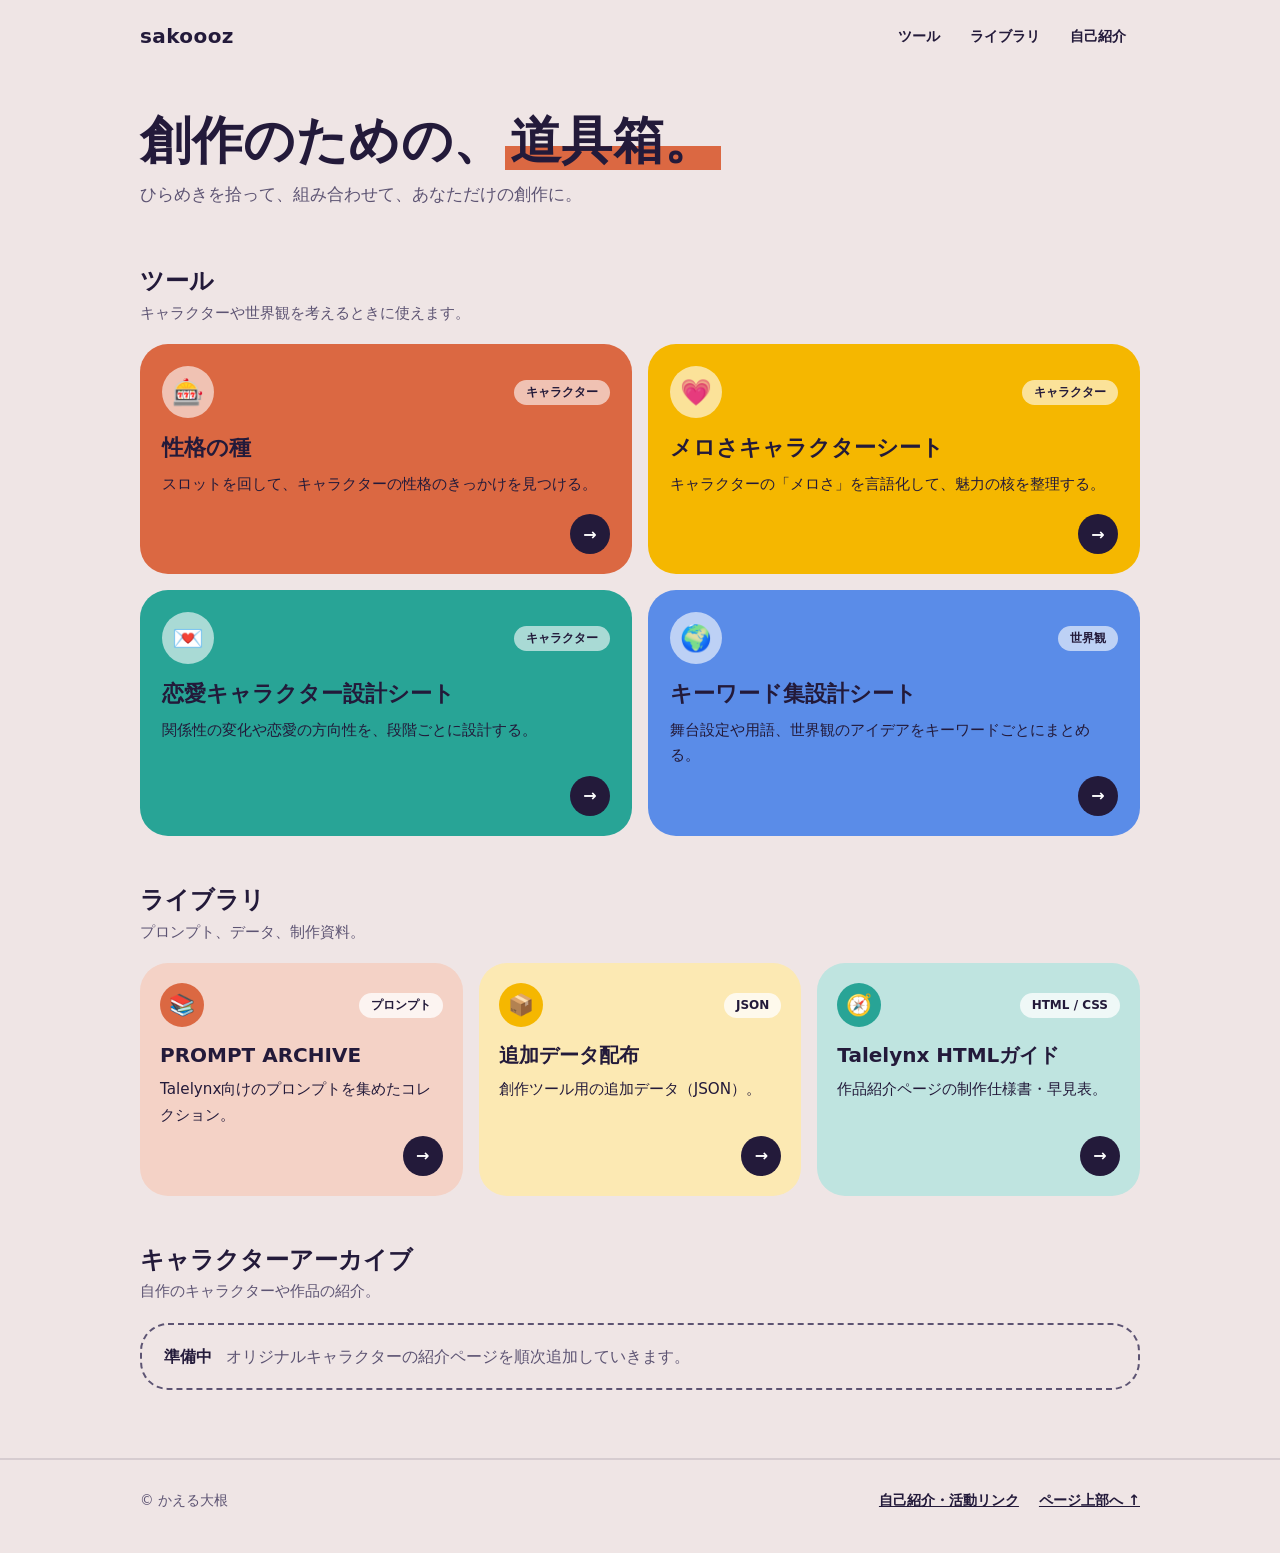
==== commit 4edb15c8: "Add files via upload" ====
--- a/index.html
+++ b/index.html
@@ -5,7 +5,7 @@
 <meta name="viewport" content="width=device-width, initial-scale=1">
 <title>sakoooz | 創作ツールとプロンプトライブラリ</title>
 <meta name="description" content="創作をもっと楽しくするツールとプロンプトライブラリ。かえる大根のクリエイティブポータル。">
-<meta name="theme-color" content="#fff9f0">
+<meta name="theme-color" content="#fffdf8">
 <meta property="og:type" content="website">
 <meta property="og:site_name" content="sakoooz">
 <meta property="og:title" content="sakoooz | 創作ツールとプロンプトライブラリ">
@@ -41,7 +41,7 @@
 
   <!-- ==================== ツール ====================
        カードを増やすときは <a class="card ..."> のブロックを丸ごとコピーして、
-       色クラス(c-coral など)・リンク・文言だけ変更してください。番号は不要です。 -->
+       色クラス(c-pink など)・リンク・文言だけ変更してください。番号は不要です。 -->
   <section id="tools" class="section">
     <div class="section-head">
       <h2>ツール</h2>
@@ -49,7 +49,7 @@
     </div>
 
     <div class="cards-lg">
-      <a class="card c-coral" href="Mero/personality_slot/">
+      <a class="card c-pink" href="Mero/personality_slot/">
         <div class="card-head">
           <span class="card-icon" aria-hidden="true">🎰</span>
           <span class="card-tag">キャラクター</span>
@@ -69,7 +69,7 @@
         <span class="card-arrow" aria-hidden="true">→</span>
       </a>
 
-      <a class="card c-pink" href="app/character_design/">
+      <a class="card c-mint" href="app/character_design/">
         <div class="card-head">
           <span class="card-icon" aria-hidden="true">💌</span>
           <span class="card-tag">キャラクター</span>
@@ -79,7 +79,7 @@
         <span class="card-arrow" aria-hidden="true">→</span>
       </a>
 
-      <a class="card c-sky" href="app/keyword_design/">
+      <a class="card c-violet" href="app/keyword_design/">
         <div class="card-head">
           <span class="card-icon" aria-hidden="true">🌍</span>
           <span class="card-tag">世界観</span>
@@ -99,7 +99,7 @@
     </div>
 
     <div class="cards-sm">
-      <a class="card c-lilac" href="prompt-archive/">
+      <a class="card c-pink" href="prompt-archive/">
         <div class="card-head">
           <span class="card-icon" aria-hidden="true">📚</span>
           <span class="card-tag">プロンプト</span>
@@ -109,7 +109,7 @@
         <span class="card-arrow" aria-hidden="true">→</span>
       </a>
 
-      <a class="card c-mint" href="releases.html">
+      <a class="card c-yellow" href="releases.html">
         <div class="card-head">
           <span class="card-icon" aria-hidden="true">📦</span>
           <span class="card-tag">JSON</span>
@@ -119,7 +119,7 @@
         <span class="card-arrow" aria-hidden="true">→</span>
       </a>
 
-      <a class="card c-peach" href="html_guide/index.html">
+      <a class="card c-mint" href="html_guide/index.html">
         <div class="card-head">
           <span class="card-icon" aria-hidden="true">🧭</span>
           <span class="card-tag">HTML / CSS</span>
--- a/style.css
+++ b/style.css
@@ -9,20 +9,18 @@
    ========================================================= */
 
 :root {
-  --bg: #fff9f0;
-  --text: #1c1633;
-  --muted: #5c5573;
+  --bg: #efe5e5;
+  --text: #231a3a;
+  --muted: #5d5473;
   --panel: #ffffff;
-  --line: rgba(28, 22, 51, .12);
-  --card-ink: #1c1633;      /* カード上の文字色（カードの色が明るいので固定） */
-
-  --coral:  #ff7a59;
-  --yellow: #ffd43b;
-  --pink:   #ff9ec4;
-  --sky:    #6cb8ff;
-  --lilac:  #b9a2ff;
-  --mint:   #5fe3a1;
-  --peach:  #ffb566;
+  --line: rgba(35, 26, 58, .12);
+  --card-ink: #231a3a;      /* カード上の文字色（カードの色が明るいので固定） */
+
+  /* パステルポップ：この4色だけで構成します */
+  --pink:   #db6842;
+  --yellow: #F5B700;
+  --mint:   #28a496;
+  --violet: #5a8ce8;
 
   --radius: 28px;
   --gap: 16px;
@@ -92,7 +90,7 @@
   line-height: 1.25; letter-spacing: .01em;
 }
 .hero h1 mark {
-  background: linear-gradient(transparent 60%, var(--yellow) 60%);
+  background: linear-gradient(transparent 60%, var(--pink) 60%);
   color: inherit; padding: 0 .1em; white-space: nowrap;
 }
 .hero p { margin: 0; color: var(--muted); font-size: 1.05rem; }
@@ -118,7 +116,7 @@
 
 /* ---------- カード共通 ---------- */
 .card {
-  --c: var(--coral);
+  --c: var(--pink);
   position: relative;
   display: flex; flex-direction: column; gap: 8px;
   background: var(--c);
@@ -170,6 +168,10 @@
 .cards-sm { display: grid; grid-template-columns: repeat(3, 1fr); gap: var(--gap); }
 .cards-sm .card { min-height: 190px; padding: 20px; }
 .cards-sm .card-icon { width: 44px; height: 44px; font-size: 1.3rem; }
+/* ライブラリは「同じ色の薄い版」にして、ツール（濃い色）との優先度を分ける */
+.cards-sm .card { background: #fff; background: color-mix(in srgb, var(--c) 30%, #fff); }
+.cards-sm .card .card-icon { background: var(--c); }
+.cards-sm .card .card-tag { background: rgba(255,255,255,.75); }
 
 /* 準備中（リンクなし） */
 .card-soon {
@@ -184,7 +186,7 @@
 
 /* ---------- パネル（リンクではない情報ブロック） ---------- */
 .panel {
-  --c: var(--mint);
+  --c: var(--pink);
   background: var(--panel);
   background: color-mix(in srgb, var(--c) 24%, var(--panel));
   border-radius: var(--radius);
@@ -221,13 +223,10 @@
 
 /* ---------- 色クラス（カード・ヒーロー・パネルに付けるだけ） ----------
    ※ .card / .page-hero / .panel の既定色より後に書く必要があるので、この位置に置いています */
-.c-coral  { --c: var(--coral); }
+.c-pink   { --c: var(--pink); }
 .c-yellow { --c: var(--yellow); }
-.c-pink   { --c: var(--pink); }
-.c-sky    { --c: var(--sky); }
-.c-lilac  { --c: var(--lilac); }
 .c-mint   { --c: var(--mint); }
-.c-peach  { --c: var(--peach); }
+.c-violet { --c: var(--violet); }
 
 /* ---------- フッター ---------- */
 .site-footer { margin-top: 48px; padding: 28px 0 40px; border-top: 2px solid var(--line); }
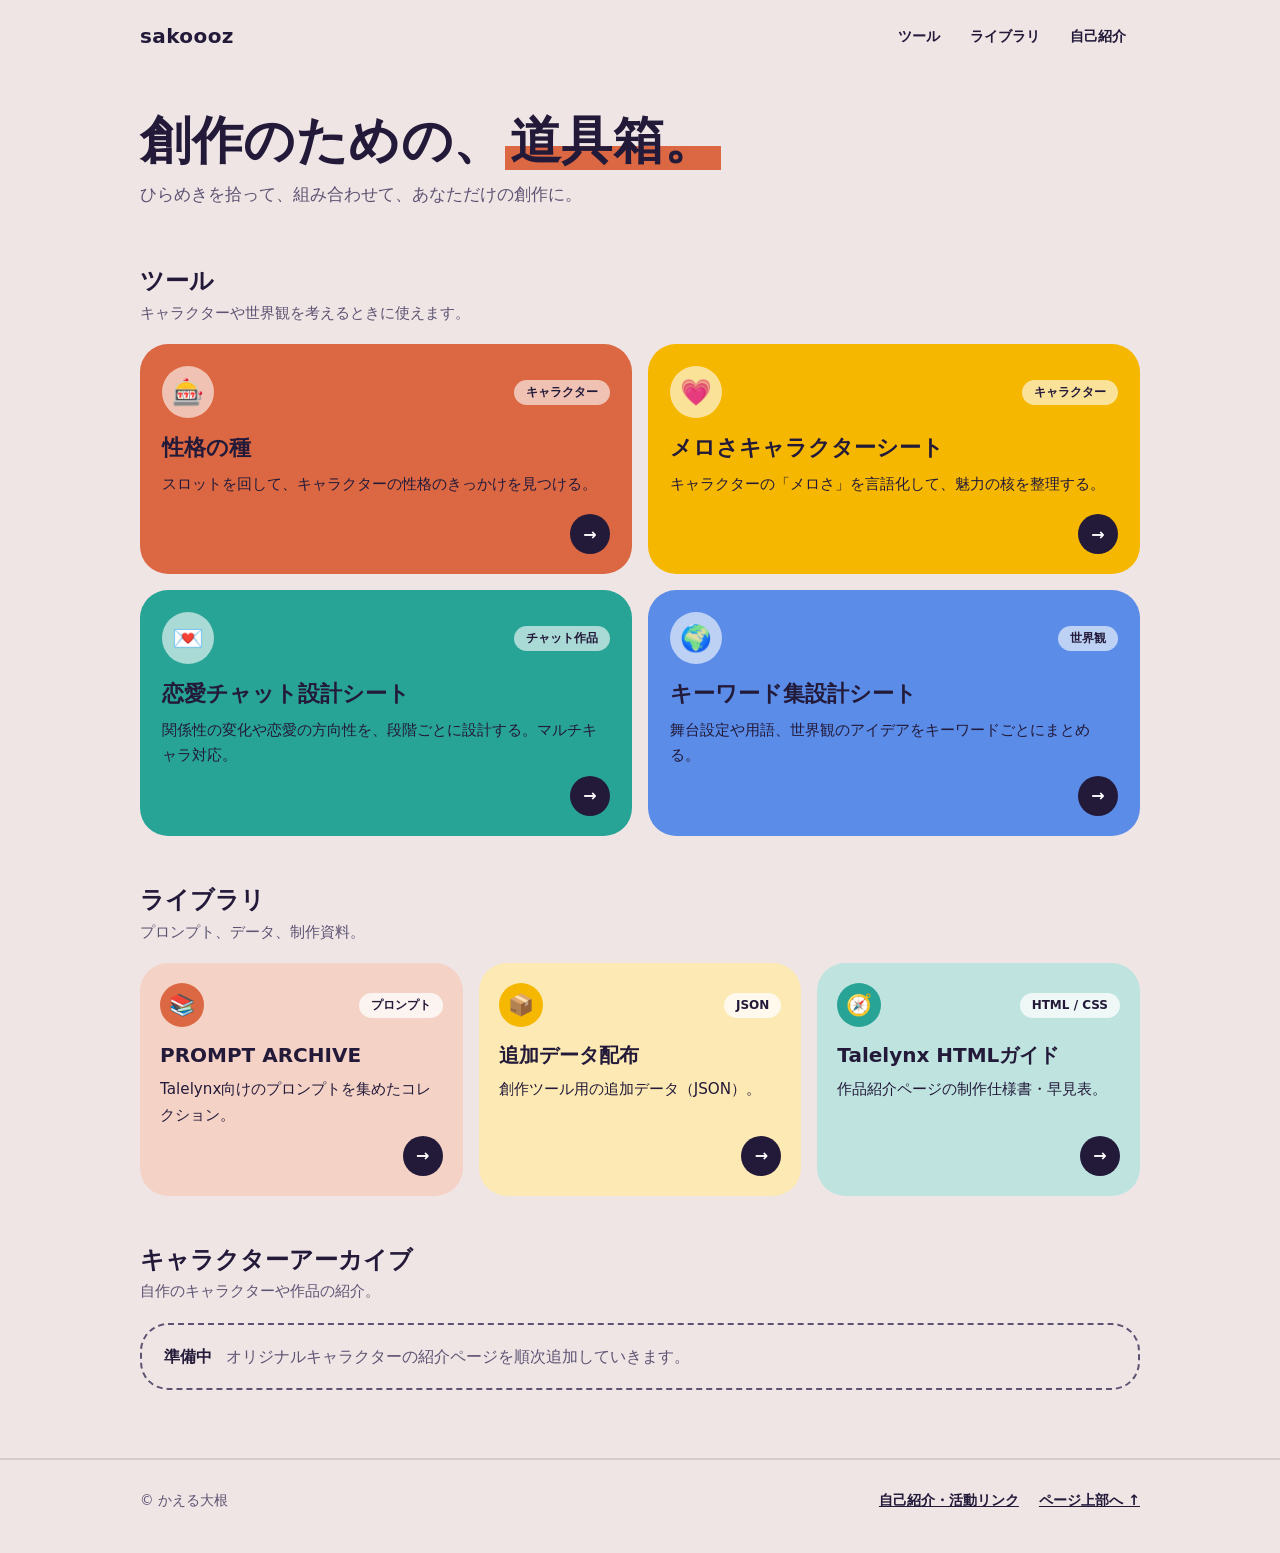
==== commit f66dc220: "Add files via upload" ====
--- a/index.html
+++ b/index.html
@@ -72,10 +72,10 @@
       <a class="card c-mint" href="app/character_design/">
         <div class="card-head">
           <span class="card-icon" aria-hidden="true">💌</span>
-          <span class="card-tag">キャラクター</span>
+          <span class="card-tag">チャット作品</span>
         </div>
-        <h3>恋愛キャラクター設計シート</h3>
-        <p>関係性の変化や恋愛の方向性を、段階ごとに設計する。</p>
+        <h3>恋愛チャット設計シート</h3>
+        <p>関係性の変化や恋愛の方向性を、段階ごとに設計する。マルチキャラ対応。</p>
         <span class="card-arrow" aria-hidden="true">→</span>
       </a>
 
